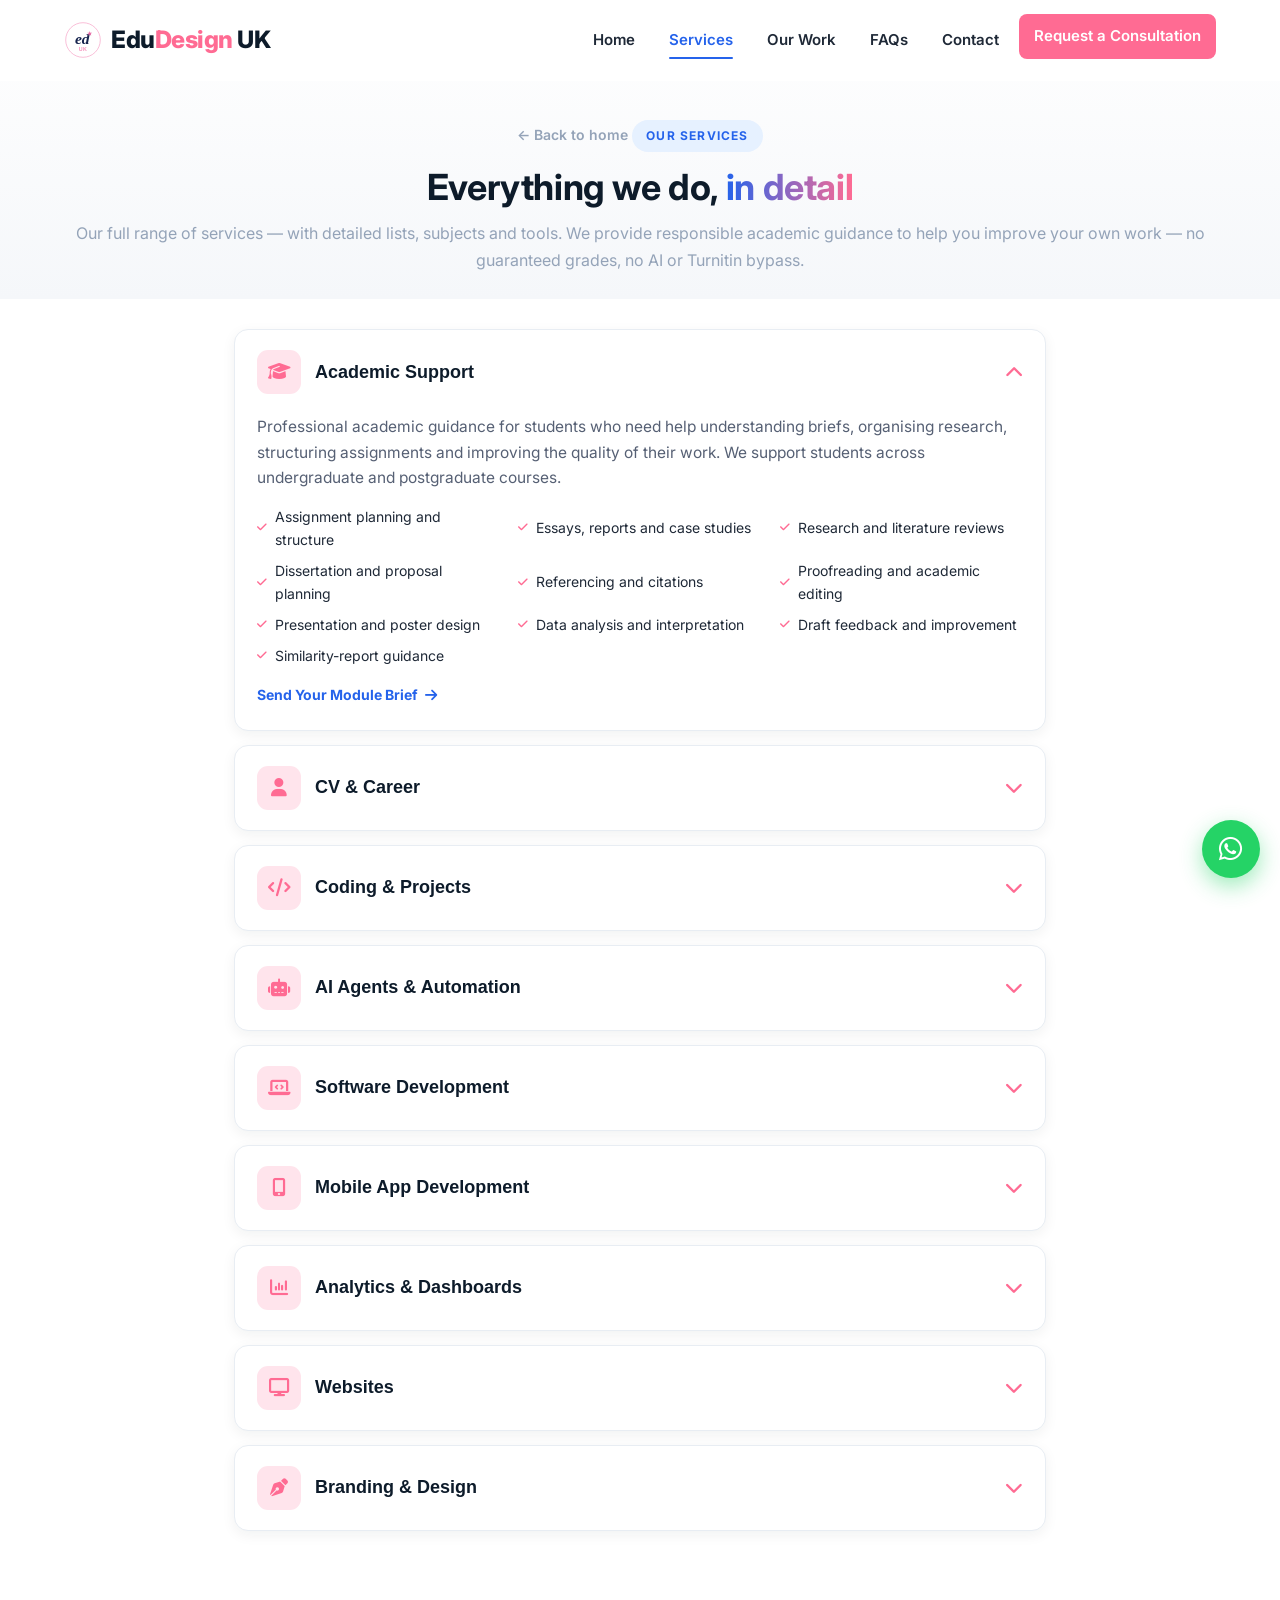
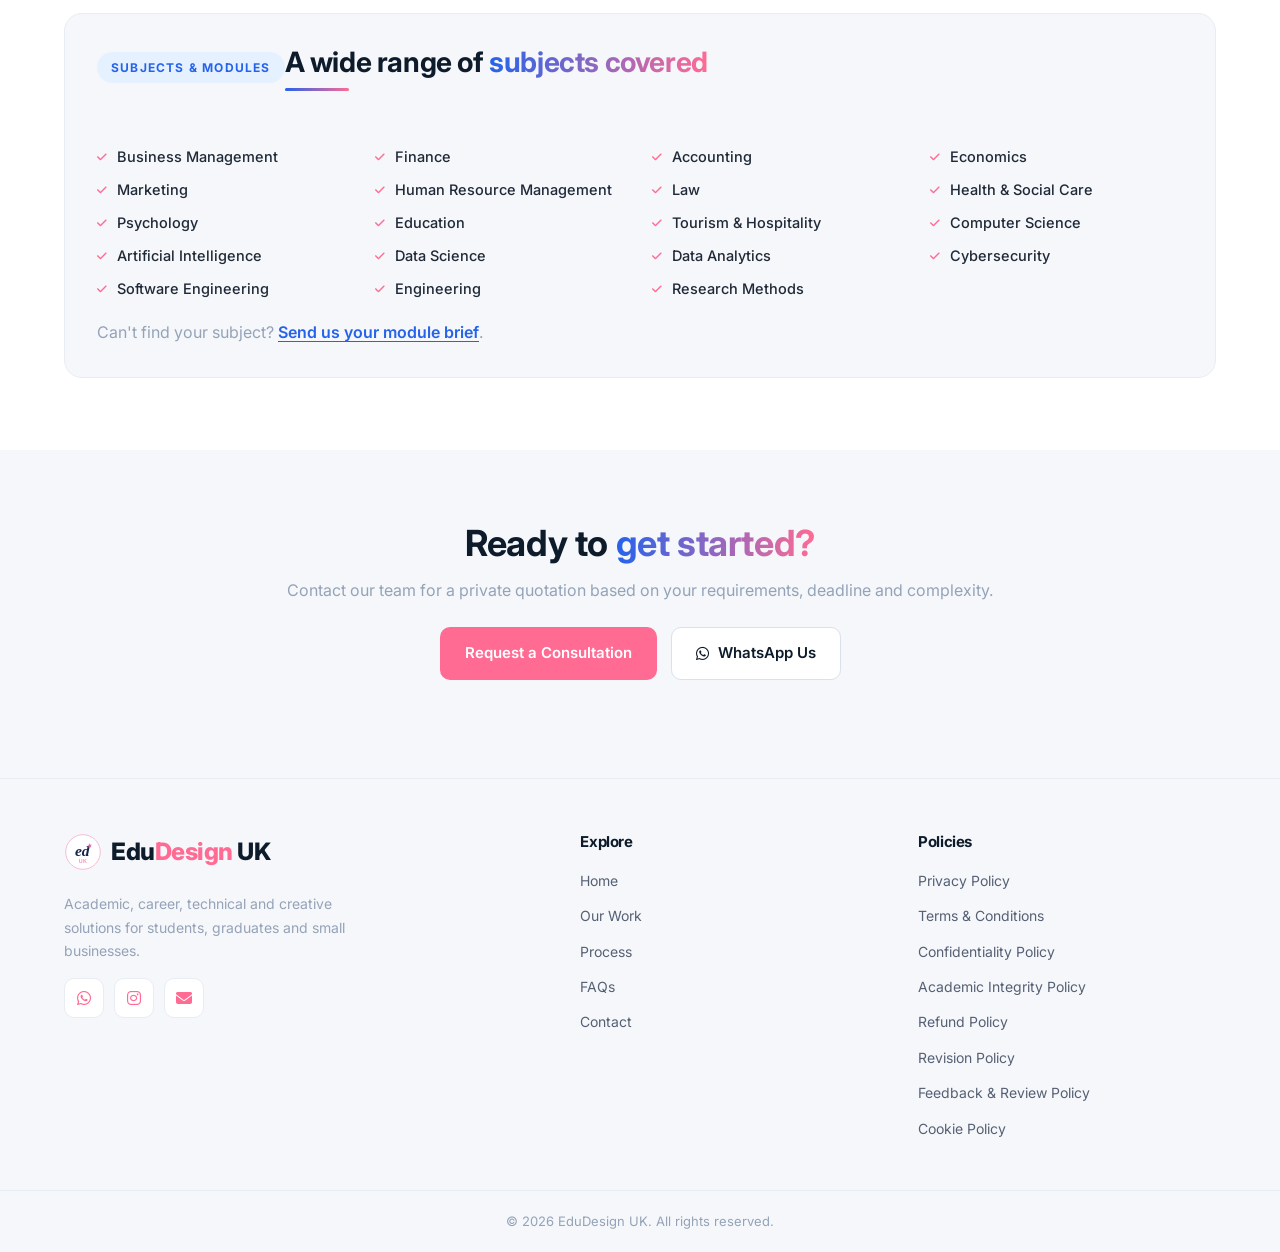
==== services.html @ 99350e0f "Organize project: images split into brand/ + work/, remove unused images + dev Flask files (main.py," ====
<!DOCTYPE html>
<html lang="en-GB">
<head>
  <meta charset="UTF-8" />
  <meta name="viewport" content="width=device-width, initial-scale=1.0, viewport-fit=cover" />
  <meta name="theme-color" content="#0D1B2A" />
  <title>Services | EduDesign UK</title>
  <meta name="description" content="Full details of EduDesign UK services: academic support, CV & career, coding & projects, analytics & dashboards, websites, and branding & design — with subjects and tools." />
  <link rel="canonical" href="https://edudesign-pink.vercel.app/services.html" />
  <meta property="og:type" content="website" />
  <meta property="og:title" content="Services | EduDesign UK" />
  <meta property="og:description" content="Academic support, CV & career, coding, analytics, websites and branding — with subjects and tools." />
  <meta property="og:url" content="https://edudesign-pink.vercel.app/services.html" />
  <meta property="og:image" content="https://edudesign-pink.vercel.app/static/images/brand/og-image.svg" />
  <meta name="twitter:card" content="summary_large_image" />
  <link rel="icon" type="image/svg+xml" href="/static/images/brand/logo-circle.svg" />
  <link rel="stylesheet" href="/static/css/style.css?v=21" />
  <link rel="preconnect" href="https://fonts.googleapis.com" />
  <link rel="preconnect" href="https://fonts.gstatic.com" crossorigin />
  <link href="https://fonts.googleapis.com/css2?family=Inter:wght@400;500;600;700;800&display=swap" rel="stylesheet" />
  <link rel="stylesheet" href="https://cdnjs.cloudflare.com/ajax/libs/font-awesome/6.5.0/css/all.min.css" />
</head>
<body>
  <a href="#main" class="skip-link">Skip to content</a>

  <header class="navbar scrolled" id="navbar">
    <div class="nav-container">
      <a href="/" class="logo" aria-label="EduDesign UK home">
        <span class="logo-mark"></span><span class="brand">Edu<span class="design">Design</span> <span class="uk">UK</span></span>
      </a>
      <nav class="nav-links" id="navLinks" aria-label="Primary">
        <ul>
          <li><a href="/">Home</a></li>
          <li><a href="/services.html" class="active-link">Services</a></li>
          <li><a href="/#work">Our Work</a></li>
          <li><a href="/#faqs">FAQs</a></li>
          <li><a href="/#contact">Contact</a></li>
          <li class="nav-cta-wrap"><a href="/#contact" class="btn btn-accent btn-sm nav-cta">Request a Consultation</a></li>
        </ul>
      </nav>
      <button class="hamburger" id="hamburger" aria-label="Open menu" aria-expanded="false" aria-controls="navLinks"><span></span><span></span><span></span></button>
    </div>
  </header>

  <main id="main">
    <section class="page-hero">
      <div class="container">
        <a href="/" class="back-link">← Back to home</a>
        <span class="tag">Our Services</span>
        <h1 class="section-title">Everything we do, <span class="accent">in detail</span></h1>
        <p class="section-sub">Our full range of services — with detailed lists, subjects and tools. We provide responsible academic guidance to help you improve your own work — no guaranteed grades, no AI or Turnitin bypass.</p>
      </div>
    </section>

    <section style="padding-top:30px">
      <div class="container narrow"><div class="accordion" id="servicesAccordion"></div></div>
    </section>

    <section style="padding-top:10px">
      <div class="container">
        <div class="subjects-block">
          <div class="section-head left"><span class="tag">Subjects &amp; Modules</span><h2 class="section-title sm">A wide range of <span class="accent">subjects covered</span></h2></div>
          <ul class="subjects-grid" id="subjectsGrid"></ul>
          <p class="muted" style="margin-top:18px">Can't find your subject? <a href="#" class="link wa-link" data-msg="academic">Send us your module brief</a>.</p>
        </div>
      </div>
    </section>

    <section class="cta-strip">
      <div class="container center">
        <h2 class="section-title">Ready to <span class="accent">get started?</span></h2>
        <p class="section-sub" style="margin-bottom:24px">Contact our team for a private quotation based on your requirements, deadline and complexity.</p>
        <div class="hero-actions" style="justify-content:center">
          <a href="/#contact" class="btn btn-accent">Request a Consultation</a>
          <a href="#" class="btn btn-secondary wa-link" data-msg="general"><i class="fa-brands fa-whatsapp"></i> WhatsApp Us</a>
        </div>
      </div>
    </section>
  </main>

  <footer class="footer">
    <div class="container footer-grid">
      <div class="footer-brand">
        <a href="/" class="logo"><span class="logo-mark"></span><span class="brand">Edu<span class="design">Design</span> <span class="uk">UK</span></span></a>
        <p>Academic, career, technical and creative solutions for students, graduates and small businesses.</p>
        <div class="footer-social" id="footerSocial"></div>
      </div>
      <div class="footer-col"><h4>Explore</h4><ul>
        <li><a href="/">Home</a></li><li><a href="/#work">Our Work</a></li><li><a href="/#process">Process</a></li><li><a href="/#faqs">FAQs</a></li><li><a href="/#contact">Contact</a></li>
      </ul></div>
      <div class="footer-col"><h4>Policies</h4><ul id="footerPolicies"></ul></div>
    </div>
    <div class="footer-bottom"><p>&copy; <span id="year"></span> EduDesign UK. All rights reserved.</p></div>
  </footer>

  <a href="#" class="floating-whatsapp wa-link" data-msg="general" aria-label="Message EduDesign UK on WhatsApp"><i class="fa-brands fa-whatsapp"></i><span class="floating-tooltip">Message EduDesign UK</span></a>

  <script src="/static/data/config.js?v=21"></script>
  <script src="/static/data/feedback.js?v=21"></script>
  <script src="/static/js/main.js?v=21"></script>
</body>
</html>
---- static/css/style.css ----
/* ════════════════════════════════════════════════════════════
   EduDesign UK — Professional theme (mockup design system)
   Navy · Light-Blue · Soft-Yellow · Pink accent · Light-Gray
   ════════════════════════════════════════════════════════════ */
*,*::before,*::after{box-sizing:border-box;margin:0;padding:0}

:root{
  /* ---- Design-system palette ---- */
  --navy:#0D1B2A;          /* Primary Navy — headings, primary buttons */
  --navy-2:#16273C;        /* lighter navy for gradients */
  --charcoal:#1F2937;      /* Charcoal */
  --blue:#2563EB;          /* accent: links, icons */
  --blue-d:#1D4ED8;        /* link/icon hover */
  --blue-soft:#E6F1FF;     /* Light Blue — tints, icon circles, students card */
  --blue-soft-2:#F0F6FF;   /* lighter blue tint */
  --yellow:#FFE8A3;        /* Soft Yellow — small-business card */
  --yellow-soft:#FFF6DD;   /* lighter yellow tint */
  --pink:#FF6B93;          /* Accent Pink — accent buttons */
  --pink-d:#F5436F;        /* accent hover */
  --ink:#0D1B2A;           /* headings */
  --text:#566074;          /* body text */
  --muted:#94A3B8;         /* muted */
  --bg:#fff;
  --bg-soft:#F5F7FA;       /* Light Gray — section backgrounds */
  --line:#E8EDF3;
  --line-2:#D8E1EC;
  --radius:12px;
  --radius-lg:18px;
  --shadow:0 8px 24px rgba(13,27,42,.08);   /* Soft Shadow (design system) */
  --shadow-md:0 16px 40px rgba(13,27,42,.12);
  --shadow-sm:0 4px 14px rgba(13,27,42,.06);
  --t:.25s ease;
  --font:'Inter',system-ui,-apple-system,Segoe UI,Roboto,sans-serif;
  --maxw:1200px;
}

html{scroll-behavior:smooth;scroll-padding-top:92px;-webkit-text-size-adjust:100%}
body{font-family:var(--font);color:var(--text);background:var(--bg);line-height:1.65;overflow-x:hidden;-webkit-font-smoothing:antialiased;-webkit-tap-highlight-color:transparent}
a{color:inherit;text-decoration:none}
ul{list-style:none}
img{max-width:100%;display:block}
h1,h2,h3,h4{color:var(--ink);font-weight:700;line-height:1.18;letter-spacing:-.4px}
:focus-visible{outline:none;box-shadow:0 0 0 3px rgba(37,99,235,.4);border-radius:8px}

.container{max-width:var(--maxw);margin:0 auto;padding:0 24px;width:100%}
.container.narrow{max-width:860px}
.accent{color:var(--blue)}
.muted{color:var(--muted)}
.center{text-align:center}
.skip-link{position:absolute;left:-999px;top:0;background:var(--navy);color:#fff;padding:10px 16px;border-radius:0 0 10px 0;z-index:3000}
.skip-link:focus{left:0}

/* ---- Wordmark ---- */
.logo{display:inline-flex;flex-direction:column;line-height:1;justify-content:center}
.brand{font-weight:800;font-size:24px;letter-spacing:-.5px;color:var(--navy)}
.brand .design{color:var(--pink)}
.brand .uk{color:var(--navy)}
.brand-by{font-size:11px;font-weight:600;color:var(--muted);letter-spacing:.3px;margin-top:2px}

/* ---- Buttons ---- */
.btn{display:inline-flex;align-items:center;justify-content:center;gap:9px;font-family:var(--font);font-weight:600;font-size:15px;padding:13px 24px;border-radius:10px;border:1.5px solid transparent;cursor:pointer;transition:transform var(--t),box-shadow var(--t),background var(--t),color var(--t),border-color var(--t);white-space:nowrap}
.btn-sm{padding:10px 18px;font-size:14px}
.btn i.fa-arrow-right{font-size:13px}
.btn-primary{background:linear-gradient(135deg,#3b82f6,#2563EB);color:#fff}
.btn-primary:hover{background:linear-gradient(135deg,#2563EB,#1d4ed8);transform:translateY(-2px);box-shadow:0 12px 26px rgba(37,99,235,.4)}
.btn-secondary{background:#fff;color:var(--navy);border-color:var(--line-2)}
.btn-secondary:hover{border-color:var(--navy);color:var(--navy);transform:translateY(-2px);box-shadow:var(--shadow-sm)}
.btn-accent{background:var(--pink);color:#fff}
.btn-accent:hover{background:var(--pink-d);transform:translateY(-2px);box-shadow:0 10px 22px rgba(255,107,147,.4)}
.btn-light{background:#fff;color:var(--navy)}
.btn-light:hover{background:var(--blue-soft);transform:translateY(-2px)}

/* ---- Section headings ---- */
section{padding:72px 0}
.section-head{text-align:center;max-width:680px;margin:0 auto 48px}
.section-head.left{text-align:left;margin-left:0}
.section-title{font-size:clamp(26px,3.4vw,36px);font-weight:700;color:var(--ink)}
.section-title.sm{font-size:clamp(22px,2.6vw,28px)}
.section-sub{margin-top:12px;font-size:16px;color:var(--muted)}
.tag{display:inline-block;font-size:12px;font-weight:700;letter-spacing:1.2px;text-transform:uppercase;color:var(--blue);background:var(--blue-soft);padding:6px 14px;border-radius:50px;margin-bottom:14px}

/* ════════ NAVBAR ════════ */
.navbar{position:fixed;inset:0 0 auto 0;z-index:1000;background:rgba(255,255,255,.96);backdrop-filter:blur(8px);border-bottom:1px solid transparent;transition:box-shadow var(--t),border-color var(--t),transform .35s ease}
.navbar.scrolled{box-shadow:0 4px 20px rgba(13,27,42,.07);border-color:var(--line)}
.navbar.nav-hidden{transform:translateY(-100%)}
.nav-container{max-width:var(--maxw);margin:0 auto;padding:14px 24px;display:flex;align-items:center;justify-content:space-between;gap:18px}
.nav-links ul{display:flex;align-items:center;gap:6px}
.nav-links a{display:inline-block;padding:9px 14px;font-size:15px;font-weight:600;color:var(--charcoal);border-radius:8px;transition:color var(--t),background var(--t);position:relative}
.nav-links a:not(.nav-cta):hover,.nav-links a.active-link{color:var(--blue)}
.nav-links a.active-link::after{content:"";position:absolute;left:14px;right:14px;bottom:2px;height:2.5px;border-radius:2px;background:var(--blue)}
.nav-cta{color:#fff!important}
.hamburger{display:none;flex-direction:column;gap:5px;background:none;border:0;cursor:pointer;padding:8px;z-index:1100}
.hamburger span{width:24px;height:2.4px;background:var(--navy);border-radius:3px;transition:var(--t)}
.hamburger.active span:nth-child(1){transform:translateY(7.4px) rotate(45deg)}
.hamburger.active span:nth-child(2){opacity:0}
.hamburger.active span:nth-child(3){transform:translateY(-7.4px) rotate(-45deg)}

/* ════════ HERO ════════ */
.hero{padding:124px 0 56px;background:linear-gradient(180deg,#fff 0%,var(--bg-soft) 100%);position:relative;overflow:hidden}
.hero-inner{display:grid;grid-template-columns:1fr 1fr;gap:50px;align-items:center}
.hero-title{font-size:clamp(34px,4.6vw,52px);font-weight:800;color:var(--ink);letter-spacing:-1px;line-height:1.1}
.hero-title .accent{color:var(--blue)}
.hero-sub{margin:22px 0 30px;font-size:17px;color:var(--text);max-width:520px}
.hero-actions{display:flex;flex-wrap:wrap;gap:14px;margin-bottom:26px}
.hero-trust{display:flex;align-items:center;gap:10px;font-size:14.5px;font-weight:600;color:var(--charcoal)}
.hero-trust i{color:var(--pink);font-size:18px}

/* hero collage */
.collage{position:relative;display:grid;grid-template-columns:1fr 1fr;gap:16px;align-items:start}
.collage::before{content:"";position:absolute;width:78%;aspect-ratio:1;border-radius:50%;background:var(--blue-soft);top:8%;left:11%;z-index:0;opacity:.8}
.collage::after{content:"";position:absolute;top:-14px;right:-6px;width:70px;height:70px;z-index:0;background-image:radial-gradient(var(--blue-soft) 2px,transparent 2px);background-size:12px 12px}
.hc{position:relative;z-index:1;background:#fff;border:1px solid var(--line);border-radius:14px;box-shadow:var(--shadow);padding:16px;font-size:12px}
.hc-title{font-weight:700;color:var(--ink);font-size:12.5px;margin-bottom:10px}
.pink-dash{position:absolute;right:-2px;top:46%;z-index:1;color:var(--pink);font-size:26px;font-weight:800;transform:rotate(14deg)}
.hc-cv .cv-top{display:flex;align-items:center;gap:9px;margin-bottom:12px}
.hc-cv .cv-av{width:34px;height:34px;border-radius:50%;background:linear-gradient(135deg,#1e3a5f,#0d1b2a);flex-shrink:0;display:grid;place-items:center;color:#fff;font-weight:700;font-size:13px}
.hc-cv .cv-name{font-weight:700;color:var(--ink);font-size:12.5px}
.hc-cv .cv-role{color:var(--muted);font-size:10.5px}
.hc-sec{font-weight:700;color:var(--charcoal);font-size:10.5px;margin:9px 0 5px}
.ln{height:5px;border-radius:3px;background:#EAF0F7;margin-bottom:4px}
.ln.s{width:62%}.ln.m{width:80%}
/* Code card (dark editor) */
.hc-code .win{display:flex;align-items:center;justify-content:space-between;margin-bottom:8px}
.hc-code .win b{color:#e2e8f0;font-weight:700;font-size:11px}
.hc-code .dots i{display:inline-block;width:8px;height:8px;border-radius:50%;background:rgba(255,255,255,.18);margin-left:4px}
.hc-code{font-family:ui-monospace,SFMono-Regular,Menlo,monospace;background:var(--navy);border-color:var(--navy)}
.hc-code .cl{font-size:10px;line-height:1.7;white-space:nowrap}
.hc-code .t1{color:#ff7b9c}.hc-code .t2{color:#fcd34d}.hc-code .t3{color:#93c5fd}.hc-code .t4{color:#a7f3d0}.hc-code .t5{color:#5b6b82}
/* Analytics card */
.hc-an .an-top{display:flex;justify-content:space-between;align-items:flex-start}
.hc-an .an-views{font-size:10px;color:var(--muted)}
.hc-an .an-big{font-size:20px;font-weight:800;color:var(--ink)}
.hc-an .an-up{font-size:10px;font-weight:700;color:#16a34a}
.hc-an .donut{width:46px;height:46px;border-radius:50%;background:conic-gradient(var(--blue) 0 60%,#93c5fd 60% 82%,#dbeafe 82% 100%)}
.hc-an .bars{display:flex;align-items:flex-end;gap:5px;height:26px;margin-top:10px}
.hc-an .bars i{flex:1;background:var(--blue);border-radius:2px}
/* Website card */
.hc-web .web-h{font-size:16px;font-weight:800;color:var(--ink);line-height:1.1;margin-bottom:6px}
.hc-web .web-img{height:46px;border-radius:8px;background:linear-gradient(160deg,#bcd4ff,#6aa0ff 60%,#2563eb);margin:8px 0;position:relative;overflow:hidden}
.hc-web .web-img::after{content:"";position:absolute;left:0;right:0;bottom:0;height:42%;background:linear-gradient(180deg,transparent,rgba(13,27,42,.28))}
.hc-web .web-btn{display:inline-block;background:var(--blue);color:#fff;font-size:9.5px;font-weight:600;padding:5px 12px;border-radius:6px}
/* Report card */
.hc-report .rp-sub{font-weight:700;color:var(--charcoal);font-size:11px;margin-bottom:8px}
/* Logo card */
.hc-logo{display:flex;flex-direction:column}
.hc-logo .logo-box{margin-top:6px;background:var(--yellow-soft);border-radius:8px;padding:14px;display:grid;place-items:center;gap:6px}
.hc-logo .hex{width:34px;height:34px;background:var(--navy);clip-path:polygon(50% 0,93% 25%,93% 75%,50% 100%,7% 75%,7% 25%);display:grid;place-items:center}
.hc-logo .hex::after{content:"";width:12px;height:12px;background:var(--yellow);clip-path:polygon(50% 0,93% 25%,93% 75%,50% 100%,7% 75%,7% 25%)}
.hc-logo .logo-name{font-size:11px;font-weight:700;letter-spacing:3px;color:var(--ink)}
.hc-logo .logo-tag{font-size:8px;letter-spacing:2px;color:var(--muted)}

/* ════════ TRUST STRIP ════════ */
.trust{padding:0;margin-top:-12px}
.trust-card{background:#fff;border:1px solid var(--line);border-radius:var(--radius-lg);box-shadow:var(--shadow);padding:26px 20px;display:grid;grid-template-columns:repeat(4,1fr);gap:16px}
.trust-item{display:flex;align-items:center;gap:12px;justify-content:center;text-align:left}
.trust-item i{color:var(--pink);font-size:22px;flex-shrink:0}
.trust-item span{font-size:13.5px;font-weight:600;color:var(--charcoal)}

/* ════════ AUDIENCES ════════ */
.audiences{background:#fff}
.audience-grid{display:grid;grid-template-columns:1fr 1fr;gap:24px}
.aud-card{border-radius:var(--radius-lg);padding:34px;border:1px solid var(--line)}
.aud-card.blue{background:var(--blue-soft);border-color:#d6e6fb}
.aud-card.yellow{background:var(--yellow);border-color:#f3d98c}
.aud-top{display:flex;align-items:center;gap:18px;margin-bottom:14px}
.aud-ic{width:62px;height:62px;border-radius:50%;background:#fff;display:grid;place-items:center;font-size:26px;color:var(--navy);box-shadow:var(--shadow-sm);flex-shrink:0}
.aud-card.yellow .aud-ic{color:#a87a16}
.aud-card h3{font-size:22px;margin-bottom:0}
.aud-card>p{font-size:15px;color:var(--text);margin-bottom:14px}
.aud-link{display:inline-flex;align-items:center;gap:7px;font-weight:700;font-size:14px;color:var(--blue);margin-bottom:22px;transition:gap var(--t)}
.aud-link:hover{gap:11px}
.aud-feats{display:grid;grid-template-columns:repeat(3,1fr);gap:10px;background:#fff;border-radius:14px;padding:16px 12px}
.aud-feat{text-align:center;font-size:11.5px;font-weight:600;color:var(--charcoal)}
.aud-feat i{display:block;font-size:18px;color:var(--blue);margin-bottom:7px}

/* ════════ SERVICES ════════ */
.services{background:var(--bg-soft)}
.services-grid{display:grid;grid-template-columns:repeat(3,1fr);gap:22px}
.svc-card{background:#fff;border:1px solid var(--line);border-radius:var(--radius);padding:28px 26px;box-shadow:var(--shadow-sm);transition:transform var(--t),box-shadow var(--t)}
.svc-card:hover{transform:translateY(-5px);box-shadow:var(--shadow-md)}
.svc-head{display:flex;flex-direction:column;align-items:flex-start;width:100%;background:none;border:0;padding:0;font:inherit;color:inherit;text-align:left}
.svc-chev{display:none}
.svc-ic{width:52px;height:52px;border-radius:13px;background:#FFE4EC;color:var(--pink);display:grid;place-items:center;font-size:21px;margin-bottom:18px}
.svc-card h3{font-size:19px;margin-bottom:9px}
.svc-card p{font-size:14.5px;color:var(--text);margin-bottom:16px}
.svc-link{display:inline-flex;align-items:center;gap:7px;font-weight:700;font-size:14px;color:var(--blue);transition:gap var(--t)}
.svc-link:hover{gap:11px}

/* ════════ TAILORED QUOTE BAND ════════ */
.quote-band{background:#fff}
.qb-card{background:var(--bg-soft);border:1px solid var(--line);border-radius:var(--radius-lg);padding:34px;display:flex;align-items:center;justify-content:space-between;gap:26px;flex-wrap:wrap}
.qb-text h2{font-size:clamp(22px,3vw,30px);margin-bottom:8px}
.qb-text p{font-size:15px;color:var(--text);max-width:560px}
.qb-feats{display:grid;grid-template-columns:repeat(4,1fr);gap:14px;width:100%;margin-top:22px;padding-top:22px;border-top:1px solid var(--line)}
.qb-feat{display:flex;align-items:center;gap:10px;font-size:13px;font-weight:600;color:var(--charcoal)}
.qb-feat i{width:30px;height:30px;border-radius:8px;background:#fff;color:var(--blue);display:grid;place-items:center;font-size:13px;flex-shrink:0;box-shadow:var(--shadow-sm)}

/* ════════ SELECTED WORK ════════ */
.work{background:#fff}
.work-grid{display:grid;grid-template-columns:repeat(4,1fr);gap:20px}
.work-thumb{aspect-ratio:16/11;border-radius:12px;overflow:hidden;box-shadow:var(--shadow);display:grid;place-items:center;font-size:30px;color:#fff;background:linear-gradient(135deg,#16273C,#0D1B2A);margin-bottom:12px;transition:box-shadow var(--t);animation:floatY 6s ease-in-out infinite}
.work-card:hover .work-thumb{animation-play-state:paused;box-shadow:var(--shadow-md)}
.work-thumb img{transition:transform .45s ease}
.work-card:hover .work-thumb img{transform:scale(1.07)}
.work-card:nth-child(2) .work-thumb{background:linear-gradient(135deg,#1e3a5f,#16273C)}
.work-card:nth-child(3) .work-thumb{background:linear-gradient(135deg,#0D1B2A,#1D4ED8)}
.work-card:nth-child(4) .work-thumb{background:linear-gradient(135deg,#16273C,#2563EB)}
.work-thumb img{width:100%;height:100%;object-fit:cover;position:absolute;inset:0}
.work-card h3{font-size:16px;margin-bottom:2px}
.work-cat{font-size:13px;color:var(--muted)}
.work-more{text-align:center;margin-top:34px}
.work-more a{font-weight:700;color:var(--blue);display:inline-flex;align-items:center;gap:7px}

/* ════════ PROCESS ════════ */
.process{background:var(--bg-soft)}
.steps{display:flex;align-items:flex-start;justify-content:center;gap:8px;flex-wrap:wrap}
.pstep{flex:1;min-width:200px;max-width:250px;display:flex;gap:14px}
.pstep .pno{width:48px;height:48px;flex-shrink:0;border-radius:50%;border:2px solid var(--pink);color:var(--pink);display:grid;place-items:center;font-weight:800;font-size:18px;background:#fff}
.pstep h3{font-size:16px;margin-bottom:5px}
.pstep p{font-size:13.5px;color:var(--muted)}
.pstep-arrow{align-self:center;color:var(--line-2);font-size:18px;flex-shrink:0;margin-top:10px}

/* ════════ NEED PROOF ════════ */
.proof{background:#fff}
.proof-card{background:var(--blue-soft);border:1px solid #d6e6fb;border-radius:var(--radius-lg);padding:30px 34px;display:flex;align-items:center;justify-content:space-between;gap:24px;flex-wrap:wrap}
.proof-l{display:flex;align-items:center;gap:18px}
.proof-ic{width:54px;height:54px;border-radius:14px;background:#fff;color:var(--navy);display:grid;place-items:center;font-size:22px;flex-shrink:0;box-shadow:var(--shadow-sm)}
.proof-card h2{font-size:clamp(20px,2.6vw,26px);margin-bottom:4px}
.proof-card p{font-size:14.5px;color:var(--text)}

/* ════════ FAQ + CONTACT ════════ */
.faq-contact{background:var(--bg-soft)}
.fc-grid{display:grid;grid-template-columns:1fr 1fr;gap:30px;align-items:start}
.panel{background:#fff;border:1px solid var(--line);border-radius:var(--radius-lg);padding:30px;box-shadow:var(--shadow-sm)}
.panel h2,.panel h3{font-size:22px;margin-bottom:18px}
.faq-list{display:flex;flex-direction:column;gap:10px}
.faq-item{border:1px solid var(--line);border-radius:12px;overflow:hidden;background:#fff;transition:border-color var(--t),background var(--t),box-shadow var(--t)}
.faq-item:hover{border-color:var(--line-2)}
.faq-item.open{border-color:#ffd0de;background:#FFF1F5;box-shadow:var(--shadow-sm)}
.faq-q{width:100%;display:flex;align-items:center;justify-content:space-between;gap:12px;text-align:left;background:none;border:0;cursor:pointer;padding:16px;font-weight:600;font-size:14.5px;color:var(--ink);transition:color var(--t)}
.faq-q:hover{color:var(--pink)}
.faq-item.open .faq-q{color:var(--pink)}
.faq-q i{flex-shrink:0;width:24px;height:24px;border-radius:50%;background:#FFE4EC;color:var(--pink);display:grid;place-items:center;font-size:11px;transition:transform var(--t),background var(--t),color var(--t)}
.faq-item.open .faq-q i{transform:rotate(180deg);background:var(--pink);color:#fff}
.faq-a{max-height:0;overflow:hidden;transition:max-height .35s ease}
.faq-a p{padding:0 16px 16px;font-size:14px;color:var(--text);line-height:1.6}
.faq-all{margin-top:16px;font-weight:700;color:var(--blue);display:inline-flex;gap:7px}
.contact-info p.lead{color:var(--muted);font-size:15px;margin-bottom:14px}
.contact-info ul li{display:flex;align-items:center;gap:12px;font-size:14.5px;color:var(--charcoal);margin-bottom:12px}
.contact-info i{width:34px;height:34px;border-radius:9px;background:#FFE4EC;color:var(--pink);display:grid;place-items:center;flex-shrink:0}
.contact-info a:hover{color:var(--blue)}
.msg-form .field{margin-bottom:12px}
.msg-form label{display:block;font-size:13px;font-weight:600;color:var(--charcoal);margin-bottom:6px}
.msg-form input,.msg-form select,.msg-form textarea{width:100%;font:inherit;font-size:14.5px;color:var(--ink);background:#fff;border:1.5px solid var(--line-2);border-radius:9px;padding:11px 13px;transition:border-color var(--t),box-shadow var(--t)}
.msg-form input:focus,.msg-form select:focus,.msg-form textarea:focus{outline:0;border-color:var(--blue);box-shadow:0 0 0 3px rgba(37,99,235,.15)}
.msg-form textarea{resize:vertical;min-height:90px}
.field.invalid input,.field.invalid select,.field.invalid textarea{border-color:#e23b5a;background:#fff5f6}
.check{display:flex;align-items:flex-start;gap:9px;font-size:13px;color:var(--charcoal);margin:4px 0 12px;cursor:pointer}
.check input{width:17px;height:17px;margin-top:1px;accent-color:var(--blue);flex-shrink:0}
.hp{position:absolute!important;left:-9999px!important;width:1px;height:1px;opacity:0}
.form-status{margin-top:12px;font-size:14px;font-weight:600;padding:11px 14px;border-radius:9px;display:none}
.form-status.show{display:block}
.form-status.ok{color:#15803d;background:#e7f7ee}
.form-status.bad{color:#c0304c;background:#fdecef}
.stars-input{display:flex;gap:5px}
.stars-input button{background:none;border:0;cursor:pointer;font-size:24px;color:var(--line-2);transition:color .15s,transform .15s;padding:0}
.stars-input button.on,.stars-input button:hover{color:var(--pink)}
.counter{display:block;text-align:right;font-size:11.5px;color:var(--muted);margin-top:3px}
.reviews-grid{display:grid;grid-template-columns:repeat(auto-fill,minmax(280px,1fr));gap:18px;margin-bottom:14px}
.review-card{background:#fff;border:1px solid var(--line);border-radius:14px;padding:22px;box-shadow:var(--shadow-sm)}
.review-stars{color:var(--pink);font-size:13px;margin-bottom:9px}
.review-card p{font-size:14px;color:var(--charcoal);font-style:italic;margin-bottom:12px}
.review-meta{display:flex;align-items:center;gap:10px}
.review-av{width:38px;height:38px;border-radius:50%;background:var(--navy);color:#fff;display:grid;place-items:center;font-weight:700}
.review-name{font-weight:700;color:var(--ink);font-size:13.5px}
.review-cat{font-size:12px;color:var(--muted)}
.badge-verified{font-size:11px;font-weight:700;color:#15803d;background:#e7f7ee;padding:3px 9px;border-radius:50px;margin-left:auto}
.empty-state{text-align:center;padding:40px 20px;border:1.5px dashed var(--line-2);border-radius:14px;color:var(--muted);background:#fff}
.empty-state i{font-size:30px;color:var(--pink);opacity:.6;margin-bottom:10px}

/* ════════ NAVY CTA BAND ════════ */
.cta-band{padding:0 0 72px}
.cta-card{background:linear-gradient(135deg,#0D1B2A,#16273C);border:1px solid #16273C;border-radius:24px;padding:48px 44px;color:#fff;position:relative;overflow:hidden}
.cta-card::after{content:"";position:absolute;top:-40px;right:-30px;width:200px;height:200px;border-radius:50%;background:rgba(255,255,255,.06)}
.cta-grid{display:grid;grid-template-columns:1.3fr 1fr;gap:32px;align-items:center;position:relative;z-index:1}
.cta-l{display:flex;flex-direction:column;gap:14px}
.cta-l .cta-ic{width:56px;height:56px;border-radius:50%;background:#fff;color:var(--navy);display:grid;place-items:center;font-size:24px}
.cta-card h2{color:#fff;font-size:clamp(26px,3.4vw,38px);line-height:1.1}
.cta-card .cta-l>p{color:#c7d2e0;font-size:15px;max-width:420px}
.cta-r h3{color:#fff;font-size:18px;display:flex;align-items:center;gap:10px;margin-bottom:8px}
.cta-r h3 i{color:var(--pink)}
.cta-r>p{color:#c7d2e0;font-size:14px;margin-bottom:18px}
.cta-actions{display:flex;gap:12px;flex-wrap:wrap}
.cta-feats{display:flex;flex-wrap:wrap;gap:24px 36px;margin-top:34px;padding-top:28px;border-top:1px solid rgba(255,255,255,.14);position:relative;z-index:1}
.cta-feat{display:flex;align-items:center;gap:10px;color:#c7d2e0;font-size:13px}
.cta-feat i{color:#fff;font-size:18px}
.cta-feat b{display:block;color:#fff;font-size:13.5px}
.cta-feat span{font-size:12px;color:#9fb0c4}

/* ════════ FOOTER ════════ */
.footer{background:var(--bg-soft);color:var(--text);padding:54px 0 0;border-top:1px solid var(--line)}
.footer-grid{display:grid;grid-template-columns:1.6fr 1fr 1fr;gap:40px;padding-bottom:40px}
.footer-brand p{margin:14px 0 16px;font-size:14px;max-width:320px;color:var(--muted)}
.footer-social{display:flex;gap:10px}
.footer-social a{width:40px;height:40px;border-radius:10px;display:grid;place-items:center;font-size:16px;background:#fff;color:var(--pink);border:1px solid var(--line);transition:var(--t)}
.footer-social a:hover{transform:translateY(-3px);background:var(--navy);color:#fff;border-color:var(--navy)}
.footer-col h4{color:var(--ink);font-size:15px;margin-bottom:16px}
.footer-col li{margin-bottom:9px}
.footer-col a{font-size:14px;color:var(--text);transition:color var(--t)}
.footer-col a:hover{color:var(--blue)}
.footer-bottom{border-top:1px solid var(--line);padding:20px 0;text-align:center;font-size:13px;color:var(--muted)}

/* ════════ FLOATING WHATSAPP ════════ */
.floating-whatsapp{position:fixed;bottom:calc(22px + env(safe-area-inset-bottom,0px));right:calc(20px + env(safe-area-inset-right,0px));z-index:900;width:58px;height:58px;border-radius:50%;background:#25d366;color:#fff;display:grid;place-items:center;font-size:27px;box-shadow:0 8px 22px rgba(37,211,102,.45);transition:transform var(--t)}
.floating-whatsapp:hover{transform:scale(1.08)}
.floating-tooltip{position:absolute;right:70px;top:50%;transform:translateY(-50%);background:#fff;color:var(--ink);font-size:13px;font-weight:600;padding:8px 13px;border-radius:9px;white-space:nowrap;box-shadow:var(--shadow);opacity:0;pointer-events:none;transition:opacity var(--t)}
.floating-whatsapp:hover .floating-tooltip{opacity:1}

/* ════════ SERVICES PAGE ════════ */
.page-hero{padding:120px 0 26px;text-align:center;background:linear-gradient(180deg,#fff,var(--bg-soft))}
.page-hero .section-sub{margin-left:auto;margin-right:auto}
.back-link{display:inline-block;font-weight:600;font-size:14px;color:var(--muted);margin-bottom:14px}
.back-link:hover{color:var(--blue)}
.accordion{display:flex;flex-direction:column;gap:14px}
.acc-item{background:#fff;border:1px solid var(--line);border-radius:14px;overflow:hidden;box-shadow:var(--shadow-sm)}
.acc-q{width:100%;display:flex;align-items:center;gap:14px;text-align:left;background:none;border:0;cursor:pointer;padding:20px 22px;font-weight:700;font-size:18px;color:var(--ink)}
.acc-ic{width:44px;height:44px;flex-shrink:0;border-radius:11px;background:#FFE4EC;color:var(--pink);display:grid;place-items:center;font-size:18px}
.acc-t{flex:1}.acc-chev{color:var(--pink);transition:transform var(--t)}
.acc-item.open .acc-chev{transform:rotate(180deg)}
.acc-a{max-height:0;overflow:hidden;transition:max-height .4s ease}
.acc-inner{padding:0 22px 22px}
.acc-banner{height:170px;border-radius:12px;overflow:hidden;margin-bottom:18px;display:grid;place-items:center;box-shadow:var(--shadow-sm);background:var(--bg-soft)}
.acc-banner img{width:100%;height:100%;object-fit:cover;display:block}
.acc-banner-grad{background:linear-gradient(135deg,#2563EB,#0D1B2A);color:#fff;font-size:48px}
.acc-banner-grad i{opacity:.92}
.acc-sum{color:var(--text);margin-bottom:14px;font-size:15.5px}
.acc-list{display:grid;grid-template-columns:repeat(auto-fit,minmax(190px,1fr));gap:8px 18px;margin-bottom:14px}
.acc-list li{display:flex;align-items:center;gap:8px;font-size:14px;color:var(--charcoal)}
.acc-list li i{color:var(--pink);font-size:11px;flex-shrink:0}
.acc-tools{font-size:13.5px;color:var(--charcoal);background:var(--bg-soft);border:1px solid var(--line);padding:10px 14px;border-radius:10px;margin-bottom:14px}
.subjects-block{background:var(--bg-soft);border:1px solid var(--line);border-radius:var(--radius-lg);padding:32px}
.subject-search{display:flex;align-items:center;gap:10px;background:#fff;border:1.5px solid var(--line-2);border-radius:50px;padding:11px 18px;max-width:440px;margin:0 0 20px}
.subject-search:focus-within{border-color:var(--blue);box-shadow:0 0 0 3px rgba(37,99,235,.15)}
.subject-search i{color:var(--muted)}
.subject-search input{border:0;outline:0;font:inherit;width:100%;background:none;color:var(--ink)}
.subjects-grid{display:grid;grid-template-columns:repeat(auto-fill,minmax(210px,1fr));gap:9px 24px}
.subjects-grid li{display:flex;align-items:center;gap:10px;font-size:14.5px;font-weight:500;color:var(--charcoal)}
.subjects-grid li::before{content:"\f00c";font-family:"Font Awesome 6 Free";font-weight:900;color:var(--pink);font-size:11px;flex-shrink:0}
.subjects-empty{margin-top:12px;color:var(--muted);font-weight:600}
.link{color:var(--blue);font-weight:600;text-decoration:underline;text-underline-offset:3px}
.cta-strip{background:var(--bg-soft);text-align:center}

/* ════════ LEGAL PAGES ════════ */
.legal-nav{position:sticky;top:0;z-index:100;background:rgba(255,255,255,.95);backdrop-filter:blur(8px);border-bottom:1px solid var(--line)}
.legal-nav .nav-container{padding:14px 24px}
.legal-back{display:inline-flex;align-items:center;gap:8px;font-weight:600;font-size:14px;color:var(--charcoal)}
.legal-back:hover{color:var(--blue)}
.legal-wrap{max-width:820px;margin:0 auto;padding:44px 24px 76px}
.legal-wrap h1{font-size:clamp(28px,4vw,40px);margin-bottom:8px}
.legal-updated{color:var(--muted);font-size:13.5px;margin-bottom:28px}
.legal-wrap h2{font-size:20px;margin:32px 0 10px;color:var(--ink)}
.legal-wrap p,.legal-wrap li{font-size:15.5px;color:var(--text);margin-bottom:12px}
.legal-wrap ul{margin:0 0 16px;padding-left:22px;list-style:disc}
.legal-wrap a{color:var(--blue);font-weight:600;text-decoration:underline;text-underline-offset:3px}
.legal-note{background:var(--blue-soft);border-left:3px solid var(--blue);padding:14px 16px;border-radius:10px;font-size:14px;color:var(--charcoal)}
.legal-policies{display:flex;flex-wrap:wrap;gap:10px;margin-top:28px;padding-top:24px;border-top:1px solid var(--line)}
.legal-policies a{font-size:13px;font-weight:600;color:var(--charcoal);background:var(--bg-soft);border:1px solid var(--line);padding:8px 14px;border-radius:50px;text-decoration:none}
.legal-policies a:hover{border-color:var(--blue);color:var(--blue)}

/* ════════ REVEAL ════════ */
.reveal{opacity:0;transform:translateY(20px);transition:opacity .6s ease,transform .6s ease}
.reveal.visible{opacity:1;transform:none}
/* (scroll animations intentionally run even with OS reduce-motion, per site owner) */
/* staggered scroll-reveal inside grids */
.services-grid .reveal:nth-child(2),.work-grid .reveal:nth-child(2),.audience-grid .reveal:nth-child(2){transition-delay:.09s}
.services-grid .reveal:nth-child(3),.work-grid .reveal:nth-child(3){transition-delay:.18s}
.services-grid .reveal:nth-child(4),.work-grid .reveal:nth-child(4){transition-delay:.27s}
.services-grid .reveal:nth-child(5){transition-delay:.36s}
.services-grid .reveal:nth-child(6){transition-delay:.45s}

/* ════════ ANIMATIONS ════════ */
@keyframes fadeUp{from{opacity:0;transform:translateY(24px)}to{opacity:1;transform:none}}
@keyframes popIn{0%{opacity:0;transform:translateY(18px) scale(.96)}100%{opacity:1;transform:none}}
@keyframes floatY{0%,100%{transform:translateY(0)}50%{transform:translateY(-9px)}}
@keyframes growBar{from{transform:scaleY(.05)}to{transform:scaleY(1)}}
@keyframes pulseRing{0%{box-shadow:0 0 0 0 rgba(255,107,147,.45)}70%{box-shadow:0 0 0 14px rgba(255,107,147,0)}100%{box-shadow:0 0 0 0 rgba(255,107,147,0)}}

/* hero text entrance (staggered, on load) — `both` so it never stays hidden if animations are disabled */
.hero-content>*{animation:fadeUp .7s ease both}
.hero-content .hero-title{animation-delay:.05s}
.hero-content .hero-sub{animation-delay:.18s}
.hero-content .hero-actions{animation-delay:.30s}
.hero-content .hero-trust{animation-delay:.42s}

/* collage cards: pop-in entrance, then gentle continuous float */
.collage .hc{animation:popIn .8s ease both,floatY 6.5s ease-in-out infinite}
.collage .hc-cv{animation-delay:.15s,1.0s}
.collage .hc-code{animation-delay:.28s,1.4s}
.collage .hc-an{animation-delay:.40s,1.1s}
.collage .hc-web{animation-delay:.52s,1.6s}
.collage .hc-report{animation-delay:.64s,1.25s}
.collage .hc-logo{animation-delay:.76s,1.75s}
/* collage keeps animating on hover (no pause) */
.pink-dash{animation:floatY 5s ease-in-out infinite}

/* analytics bars grow in */
.hc-an .bars i{transform-origin:bottom;animation:growBar .9s ease both;animation-delay:1s}
.hc-an .bars i:nth-child(2){animation-delay:1.08s}
.hc-an .bars i:nth-child(3){animation-delay:1.16s}
.hc-an .bars i:nth-child(4){animation-delay:1.24s}
.hc-an .bars i:nth-child(5){animation-delay:1.32s}
.hc-an .bars i:nth-child(6){animation-delay:1.4s}

/* card hover micro-interactions */
.aud-card{transition:transform var(--t),box-shadow var(--t)}
.aud-card:hover{transform:translateY(-4px);box-shadow:var(--shadow-md)}
.work-card{transition:transform var(--t)}
/* Selected Work: staggered floating */
.work-grid .work-card:nth-child(2) .work-thumb{animation-delay:.8s;animation-duration:6.6s}
.work-grid .work-card:nth-child(3) .work-thumb{animation-delay:1.4s;animation-duration:5.6s}
.work-grid .work-card:nth-child(4) .work-thumb{animation-delay:2s;animation-duration:6.2s}
.svc-card:hover .svc-ic,.aud-card:hover .aud-ic{transform:scale(1.08) rotate(-3deg)}
.svc-ic,.aud-ic{transition:transform var(--t)}
.trust-item i{transition:transform var(--t)}
.trust-item:hover i{transform:translateY(-3px) scale(1.12)}
/* attention pulse on accent nav CTA */
.nav-cta{animation:pulseRing 2.6s ease-out 1.5s infinite}
.nav-cta:hover{animation-play-state:paused}
/* link arrows nudge on hover (already gapped); chevrons handled in reveal */

/* ════════════════════════════════════════════════════════════
   HERO V2 — logo mark · pill · avatars · blobs · rich cards · orbit
   ════════════════════════════════════════════════════════════ */
/* logo icon */
.logo{flex-direction:row;align-items:center;gap:9px}
.logo-mark{width:38px;height:38px;flex-shrink:0;background:url("/static/images/brand/ed-logo.svg?v=4") center/contain no-repeat}

/* hero pill */
.hero-pill{display:inline-flex;align-items:center;gap:8px;font-size:13px;font-weight:600;color:var(--blue);background:#fff;border:1px solid var(--line);box-shadow:var(--shadow-sm);padding:8px 16px;border-radius:50px;margin-bottom:22px}
.hero-pill i{color:var(--pink)}

/* avatars + trust */
.hero-trust{display:flex;align-items:center;gap:14px;flex-wrap:wrap}
.avatars{display:inline-flex}
.avatars i{width:34px;height:34px;border-radius:50%;display:grid;place-items:center;font-size:13px;color:#fff;border:2.5px solid #fff;margin-left:-11px;background:linear-gradient(135deg,#2563EB,#60a5fa)}
.avatars i:first-child{margin-left:0}
.avatars i:nth-child(2){background:linear-gradient(135deg,#FF6B93,#fca5c0)}
.avatars i:nth-child(3){background:linear-gradient(135deg,#0D1B2A,#475569)}
.avatars i:nth-child(4){background:linear-gradient(135deg,#16a34a,#4ade80)}
.hero-trust-txt{display:inline-flex;align-items:center;gap:8px;font-size:14.5px;font-weight:600;color:var(--charcoal)}
.hero-trust-txt i{color:var(--pink);font-size:16px}

/* glow blobs */
.blob{position:absolute;border-radius:50%;filter:blur(64px);opacity:.55;z-index:0;pointer-events:none}
.blob-1{width:380px;height:380px;background:radial-gradient(circle,#cfe0ff,transparent 70%);top:6%;right:6%}
.blob-2{width:320px;height:320px;background:radial-gradient(circle,#ffd6e3,transparent 70%);bottom:6%;right:26%}
.hero-inner{position:relative;z-index:1}
.collage{min-height:480px}

/* floating mini icons */
.mini{position:absolute;z-index:4;width:46px;height:46px;border-radius:14px;display:grid;place-items:center;font-size:19px;color:#fff;box-shadow:var(--shadow)}
.mini-cap{top:2%;left:-3%;background:#fff;color:var(--pink);font-size:21px}
.mini-code{top:26%;right:-5%;background:linear-gradient(135deg,#FF6B93,#fb7aa0)}
.mini-chart{bottom:26%;right:-5%;background:linear-gradient(135deg,#FF6B93,#fb7aa0)}
.mini-bag{bottom:4%;left:-2%;background:linear-gradient(135deg,#FF6B93,#f5436f)}

/* CV card (rich) */
.hc-cv .cv-ok{color:#16a34a;font-size:12px;margin-left:3px}
.hc-cv .cv-row{display:flex;align-items:center;gap:6px;margin:7px 0;font-size:10px;color:var(--charcoal)}
.hc-cv .cv-row>i{color:var(--pink);font-size:10px;width:12px;text-align:center;flex-shrink:0}
.hc-cv .cv-row>span{flex:0 0 64px}
.hc-cv .cv-row .meter{flex:1;height:5px;border-radius:3px;background:#EAF0F7;overflow:hidden}
.hc-cv .cv-row .meter b{display:block;height:100%;background:linear-gradient(90deg,#2563EB,#60a5fa);border-radius:3px}
.hc-cv .cv-row em{font-style:normal;font-weight:700;color:var(--ink);font-size:9.5px;width:24px;text-align:right}
.hc-cv .cv-score{display:flex;align-items:center;justify-content:space-between;margin-top:10px;padding:7px 10px;border-radius:9px;background:#e7f7ee;font-size:10.5px;color:#15803d;font-weight:700}
.hc-cv .cv-score i{margin-right:4px}

/* code card copy icon */
.hc-code .win i{color:#8aa0bd;font-size:11px}

/* analytics card (rich) */
.hc-an .an-head{display:flex;align-items:center;justify-content:space-between;margin-bottom:10px}
.hc-an .an-head .hc-title{margin:0}
.an-chip{font-size:8.5px;font-weight:600;color:var(--charcoal);background:var(--bg-soft);border:1px solid var(--line);padding:3px 8px;border-radius:50px;display:inline-flex;gap:4px;align-items:center}
.hc-an .an-top{display:flex;justify-content:space-between;align-items:center}
.hc-an .donut{width:56px;height:56px;border-radius:50%;background:conic-gradient(var(--pink) 0 68%,#ffe0ea 68% 100%);display:grid;place-items:center;position:relative}
.hc-an .donut::before{content:"";position:absolute;inset:8px;background:#fff;border-radius:50%}
.hc-an .donut span{position:relative;z-index:1;font-size:12px;font-weight:800;color:var(--ink);display:flex;flex-direction:column;align-items:center;line-height:1.05}
.hc-an .donut small{font-size:5.5px;font-weight:600;color:var(--muted)}
.hc-an .bars{display:flex;align-items:flex-end;gap:3px;height:34px;margin-top:12px}
.hc-an .bars i{flex:1;background:linear-gradient(180deg,#60a5fa,#2563EB);border-radius:2px}
.hc-an .an-x{display:flex;justify-content:space-between;margin-top:5px;font-size:7px;color:var(--muted)}

/* website card (rich) */
.hc-web{padding:0;overflow:hidden}
.hc-web .web-nav{display:flex;align-items:center;justify-content:space-between;padding:10px 12px;border-bottom:1px solid var(--line)}
.hc-web .web-nav b{font-size:11px;color:var(--ink)}
.hc-web .web-nav span{font-size:6.5px;color:var(--muted);letter-spacing:.3px}
.hc-web .web-body{display:flex;gap:8px;padding:12px}
.hc-web .web-l{flex:1}
.hc-web .web-h{font-size:14px;font-weight:800;color:var(--ink);line-height:1.05;margin:0}
.hc-web .web-h span{color:var(--pink)}
.hc-web .web-l p{font-size:7.5px;color:var(--muted);margin:5px 0 8px;line-height:1.4}
.hc-web .web-btn{display:inline-block;background:var(--navy);color:#fff;font-size:8px;font-weight:600;padding:5px 11px;border-radius:6px}
.hc-web .web-img{width:74px;height:62px;border-radius:8px;background:linear-gradient(160deg,#9db4d6,#5b7fb0);flex-shrink:0;align-self:center;margin:0}
.hc-web .web-stats{display:flex;justify-content:space-between;gap:6px;padding:10px 12px;border-top:1px solid var(--line)}
.hc-web .web-stats span{display:flex;flex-direction:column;font-size:6.5px;color:var(--muted);text-align:center;flex:1}
.hc-web .web-stats b{font-size:12px;color:var(--ink);font-weight:800}

/* report card (rich) */
.hc-report .hc-title{display:flex;align-items:center;gap:8px}
.hc-report .rp-ic{width:24px;height:24px;border-radius:7px;background:#FFE4EC;color:var(--pink);display:grid;place-items:center;font-size:11px}
.hc-report .rp-sub{font-weight:700;color:var(--charcoal);font-size:10.5px;margin:8px 0 6px}
.hc-report .rp-txt{font-size:8.5px;color:var(--muted);line-height:1.5;margin-bottom:10px}
.hc-report .rp-prog{display:flex;justify-content:space-between;font-size:9px;font-weight:700;color:var(--charcoal);margin-bottom:5px}
.hc-report .rp-prog b{color:#16a34a}
.hc-report .rp-bar{height:5px;border-radius:3px;background:#EAF0F7;overflow:hidden}
.hc-report .rp-bar i{display:block;height:100%;width:100%;background:linear-gradient(90deg,#22c55e,#16a34a);border-radius:3px}

/* logo & branding card (rich) */
.hc-logo .logo-box{margin-top:6px;background:var(--navy);border-radius:8px;padding:18px 14px;display:grid;place-items:center;gap:5px}
.hc-logo .hex{width:36px;height:36px;background:#fff;position:relative;display:grid;place-items:center;clip-path:polygon(50% 0,93% 25%,93% 75%,50% 100%,7% 75%,7% 25%)}
.hc-logo .hex::after{content:"";width:30px;height:30px;background:var(--navy);clip-path:polygon(50% 0,93% 25%,93% 75%,50% 100%,7% 75%,7% 25%)}
.hc-logo .logo-name{font-size:11px;font-weight:700;letter-spacing:3px;color:#fff}
.hc-logo .logo-tag{font-size:7px;letter-spacing:2px;color:#9fb0c4}
.hc-logo .swatches{display:flex;gap:6px;margin-top:10px}
.hc-logo .swatches span{flex:1;height:14px;border-radius:4px}

/* growth mini card */
.hc-growth{position:absolute;left:-24px;bottom:-20px;z-index:5;width:128px;padding:12px 14px}
.hc-growth .gr-top{font-size:10px;color:var(--muted);font-weight:600}
.hc-growth .gr-num{font-size:18px;font-weight:800;color:#16a34a;margin:1px 0 6px}
.hc-growth .gr-spark{width:100%;height:26px;display:block}

/* ── circular orbit animation ── */
@keyframes orbit{0%{transform:translate(0,0)}25%{transform:translate(6px,6px)}50%{transform:translate(0,12px)}75%{transform:translate(-6px,6px)}100%{transform:translate(0,0)}}
@keyframes orbitBig{0%{transform:translate(0,0)}25%{transform:translate(11px,9px)}50%{transform:translate(0,18px)}75%{transform:translate(-11px,9px)}100%{transform:translate(0,0)}}
.collage .hc{animation:popIn .8s ease both,orbit 9s ease-in-out infinite}
.collage .hc-cv{animation-duration:.8s,8s}
.collage .hc-code{animation-duration:.8s,10s}
.collage .hc-an{animation-duration:.8s,9s}
.collage .hc-web{animation-duration:.8s,11s}
.collage .hc-report{animation-duration:.8s,8.5s}
.collage .hc-logo{animation-duration:.8s,9.5s}
.collage .hc-growth{animation:popIn .8s ease both,orbit 7.5s ease-in-out infinite;animation-delay:.9s,1s}
.mini{animation:popIn .7s ease both,orbitBig 8s ease-in-out infinite}
.mini-cap{animation-delay:.5s,0s;animation-duration:.7s,9s}
.mini-code{animation-delay:.6s,.6s;animation-duration:.7s,10.5s}
.mini-chart{animation-delay:.7s,1.2s;animation-duration:.7s,8.5s}
.mini-bag{animation-delay:.8s,.3s;animation-duration:.7s,11s}
/* collage keeps animating on hover (no pause) */

/* ── card content animations (fill bars / draw line / cursor) ── */
@keyframes fillBar{from{transform:scaleX(0)}to{transform:scaleX(1)}}
@keyframes drawLine{to{stroke-dashoffset:0}}
@keyframes blink{50%{opacity:0}}
@keyframes ringSpin{to{transform:rotate(360deg)}}
.hc-cv .cv-row .meter b{transform-origin:left;animation:fillBar 1s ease both 1.1s}
.hc-cv .cv-row:nth-child(4) .meter b{animation-delay:1.2s}
.hc-cv .cv-row:nth-child(5) .meter b{animation-delay:1.3s}
.hc-cv .cv-row:nth-child(6) .meter b{animation-delay:1.4s}
.hc-report .rp-bar i{transform-origin:left;animation:fillBar 1.1s ease both 1.3s}
.gr-spark polyline{stroke-dasharray:150;stroke-dashoffset:150;animation:drawLine 1.6s ease forwards 1.3s}
.hc-code .cl:last-child::after{content:"";display:inline-block;width:5px;height:11px;background:#a7f3d0;margin-left:3px;vertical-align:-1px;animation:blink 1.1s steps(1) infinite}
.hero-pill i{animation:none}
.hero-pill:hover i{animation:ringSpin 1s ease}

@media (prefers-reduced-motion:reduce){.mini,.hc-growth,.hero-pill{opacity:1!important}}
@media (max-width:1000px){.mini,.hc-growth,.collage-core{display:none}.collage{min-height:0}.blob{opacity:.35}}

/* ── circular drift: full-circle motion (no variables, so it always runs) ── */
@keyframes orbit{
  0%{transform:translate(13px,0)}      12.5%{transform:translate(9px,9px)}
  25%{transform:translate(0,13px)}     37.5%{transform:translate(-9px,9px)}
  50%{transform:translate(-13px,0)}    62.5%{transform:translate(-9px,-9px)}
  75%{transform:translate(0,-13px)}    87.5%{transform:translate(9px,-9px)}
  100%{transform:translate(13px,0)}
}
@keyframes orbitBig{
  0%{transform:translate(20px,0)}  25%{transform:translate(0,20px)}
  50%{transform:translate(-20px,0)} 75%{transform:translate(0,-20px)}
  100%{transform:translate(20px,0)}
}
/* cards travel around the centre logo, upright (counter-rotate) — two directions */
@keyframes revolve{
  from{transform:translate(-50%,-50%) rotate(0deg)   translateX(188px) rotate(0deg)}
  to  {transform:translate(-50%,-50%) rotate(360deg) translateX(188px) rotate(-360deg)}
}
@keyframes revolveCCW{
  from{transform:translate(-50%,-50%) rotate(0deg)    translateX(188px) rotate(0deg)}
  to  {transform:translate(-50%,-50%) rotate(-360deg) translateX(188px) rotate(360deg)}
}
@keyframes corePulse{0%,100%{transform:translate(-50%,-50%) scale(1)}50%{transform:translate(-50%,-50%) scale(1.05)}}
/* slow gentle zig-zag float */
@keyframes zigzag{
  0%{transform:translate(0,0)}
  20%{transform:translate(8px,-6px)}
  45%{transform:translate(-7px,-12px)}
  70%{transform:translate(7px,-7px)}
  100%{transform:translate(0,0)}
}
/* RING layout on desktop: each card placed around a centre via top/left */
@media (min-width:1001px){
  .collage{display:block;position:relative;height:640px;max-width:none;overflow:visible}
  .collage::before{width:46%;left:27%;top:26%}
  /* cards orbit the centre in alternating directions (clean — no centre logo) */
  .collage .hc{position:absolute;top:50%;left:50%;width:172px;margin:0;animation:revolve 34s linear infinite}
  .collage .hc-web{width:190px}
  .collage .hc-code,.collage .hc-logo,.collage .hc-an{animation-name:revolveCCW}
  .collage .hc-cv    {animation-delay:0s}
  .collage .hc-code  {animation-delay:-5.7s}
  .collage .hc-web   {animation-delay:-11.3s}
  .collage .hc-logo  {animation-delay:-17s}
  .collage .hc-report{animation-delay:-22.7s}
  .collage .hc-an    {animation-delay:-28.3s}
  /* mini icons + growth card float at the edges (not orbiting from centre) */
  .mini-cap{top:-6%;left:28%}
  .mini-code{top:26%;right:-7%}
  .mini-chart{bottom:24%;right:12%}
  .mini-bag{bottom:-6%;left:46%}
  .collage .hc-growth{top:auto;left:-12px;bottom:-14px;width:146px;animation:popIn .8s ease both,orbit 8s ease-in-out infinite}
}

/* ════════ FAQ + CONTACT (stacked) ════════ */
.faqs{background:var(--bg-soft)}
.faq-wrap{max-width:820px;margin:0 auto}
.faqs .faq-all{margin-top:22px;display:flex;justify-content:center}
/* FAQ items reveal on scroll via .reveal (stagger below) */
.faq-item.open .faq-a p{animation:fadeUp .35s ease}
.contact{background:#fff}
.contact-grid{display:grid;grid-template-columns:1fr 1.15fr;gap:26px;align-items:start;max-width:980px;margin:0 auto}
.contact .panel h3{font-size:18px;margin-bottom:16px;color:var(--ink)}
.contact-info ul{margin-bottom:16px}
@media (max-width:760px){.contact-grid{grid-template-columns:1fr}}
/* ── Services page: mobile ── */
@media (max-width:600px){
  .subjects-grid{grid-template-columns:1fr;gap:8px}
  .subjects-block{padding:22px 18px}
  .acc-q{font-size:16px;padding:15px 16px;gap:10px}
  .acc-ic{width:38px;height:38px;font-size:15px}
  .acc-inner{padding:0 16px 18px}
  .acc-banner{height:128px}
  .acc-list{grid-template-columns:1fr}
  .acc-tools{font-size:12.5px}
  .page-hero{padding:104px 0 16px}
}
/* ── whole-site mobile polish ── */
@media (max-width:600px){
  .section-title{font-size:clamp(24px,6.6vw,30px)}
  .section-sub{font-size:15px}
  .section-head{margin-bottom:32px}
  .aud-card{padding:26px 20px}
  .aud-card h3{font-size:20px}
  .aud-ic{width:54px;height:54px;font-size:22px}
  .aud-feats{background:transparent;padding:0;margin-top:4px;gap:8px}
  .aud-feat{font-size:11px}
  .svc-card{padding:16px 18px}
  /* collapsible "Our Services" on mobile */
  .svc-head{flex-direction:row;align-items:center;gap:12px;cursor:pointer}
  .svc-head .svc-ic{margin-bottom:0;width:42px;height:42px;font-size:18px}
  .svc-head h3{flex:1;margin:0;font-size:16px}
  .svc-chev{display:block;color:var(--pink);font-size:13px;transition:transform .25s ease;flex-shrink:0}
  .svc-card.open .svc-chev{transform:rotate(180deg)}
  .svc-body{max-height:0;overflow:hidden;transition:max-height .35s ease}
  .svc-card.open .svc-body{max-height:260px}
  .svc-body p{margin:12px 0 12px}
  .qb-text h2{font-size:22px}
  .proof-card h2{font-size:20px}
  .work-thumb{aspect-ratio:16/10}
  .steps{flex-direction:column;align-items:flex-start;gap:18px}
  .pstep{flex:none;width:100%;max-width:none;min-width:0}
  .work{display:none}
  .cta-card{border-radius:18px;padding:30px 20px}
  .cta-card h2{font-size:26px}
  .cta-feats{gap:14px 20px}
  .cta-feat{font-size:12.5px}
  .nav-container{padding:12px 16px}
  .brand{font-size:21px}
  .logo-mark{width:32px;height:32px}
  .floating-whatsapp{bottom:16px;right:16px}
}
/* never allow sideways scroll on small screens */
@media (max-width:600px){html,body{max-width:100%;overflow-x:hidden}}

/* ════════ MOBILE INTRO SPLASH (mobile only) — bouncing scene ════════ */
.splash{display:none}
@keyframes spLogo{0%,100%{transform:scale(1)}50%{transform:scale(1.05)}}
@keyframes spLogoIn{0%{opacity:0;transform:scale(.5)}100%{opacity:1;transform:scale(1)}}
@keyframes spFadeIn{to{opacity:1}}
@keyframes spGlow{0%,100%{opacity:.45;transform:translate(-50%,-50%) scale(.92)}50%{opacity:.85;transform:translate(-50%,-50%) scale(1.12)}}
@keyframes spArrow{0%,100%{transform:translateY(3px)}50%{transform:translateY(-3px)}}
@keyframes spFade{from{opacity:0}to{opacity:1}}
@keyframes spTwinkle{0%,100%{opacity:.5}50%{opacity:1}}
@keyframes spDrift{0%,100%{transform:translate(0,0)}50%{transform:translate(16px,-18px)}}
@keyframes spRing{0%,100%{transform:translate(-50%,-50%) scale(1);opacity:.65}50%{transform:translate(-50%,-50%) scale(1.06);opacity:1}}
@media (max-width:600px){
  .splash{display:grid;position:fixed;inset:0;z-index:6000;place-items:center;overflow:hidden;
    background:linear-gradient(165deg,#ffe4ee 0%,#f7e6fb 46%,#e7ecff 100%);
    transition:opacity .55s ease,visibility .55s}
  .splash.hide{opacity:0;visibility:hidden;pointer-events:none}
  /* central pink glow / pedestal */
  .splash::before{content:"";position:absolute;top:50%;left:50%;width:260px;height:260px;border-radius:50%;background:radial-gradient(circle,rgba(255,107,147,.38),transparent 66%);z-index:0;animation:spGlow 2.8s ease-in-out infinite}
  /* twinkling sparkle dots */
  .splash::after{content:"";position:absolute;inset:0;z-index:0;pointer-events:none;animation:spTwinkle 3.6s ease-in-out infinite;
    background-image:
      radial-gradient(2px 2px at 18% 16%,rgba(255,255,255,.95),transparent),
      radial-gradient(1.6px 1.6px at 78% 20%,rgba(255,255,255,.9),transparent),
      radial-gradient(2px 2px at 30% 72%,rgba(255,255,255,.85),transparent),
      radial-gradient(1.6px 1.6px at 86% 60%,rgba(255,255,255,.9),transparent),
      radial-gradient(1.6px 1.6px at 12% 48%,rgba(255,255,255,.85),transparent),
      radial-gradient(2px 2px at 64% 86%,rgba(255,255,255,.85),transparent),
      radial-gradient(1.4px 1.4px at 50% 30%,rgba(255,255,255,.8),transparent),
      radial-gradient(3px 3px at 90% 40%,rgba(214,90,140,.5),transparent),
      radial-gradient(2px 2px at 8% 80%,rgba(170,140,255,.45),transparent)}
  /* drifting blurred blobs */
  .sp-blob{position:absolute;border-radius:50%;filter:blur(46px);opacity:.55;z-index:0;animation:spDrift 13s ease-in-out infinite}
  .sp-b1{width:220px;height:220px;background:radial-gradient(circle,#ffc1da,transparent 70%);top:-46px;left:-54px}
  .sp-b2{width:250px;height:250px;background:radial-gradient(circle,#cdbcff,transparent 70%);bottom:-70px;left:-46px;animation-delay:-4.5s}
  .sp-b3{width:210px;height:210px;background:radial-gradient(circle,#ffb3cd,transparent 70%);top:40%;right:-78px;animation-delay:-9s}
  /* concentric rings around the logo */
  .sp-rings{position:absolute;top:50%;left:50%;width:208px;height:208px;transform:translate(-50%,-50%);border-radius:50%;z-index:0;
    border:1px solid rgba(255,255,255,.7);
    box-shadow:0 0 0 26px rgba(255,255,255,.13),0 0 0 58px rgba(255,255,255,.08),0 0 0 94px rgba(255,255,255,.045);
    animation:spRing 4.4s ease-in-out infinite}
  .splash-logo{position:relative;z-index:5;width:176px;height:176px;filter:drop-shadow(0 16px 40px rgba(199,93,134,.42));animation:spLogoIn .7s cubic-bezier(.2,.8,.2,1) both,spLogo 2.8s ease-in-out .7s infinite}
  /* bouncing floaters (positioned by JS via transform) */
  .sp-float{position:absolute;top:0;left:0;z-index:1;will-change:transform;opacity:0;animation:spFadeIn .5s ease forwards}
  .sp-chip{width:44px;height:44px;border-radius:13px;background:#fff;display:grid;place-items:center;font-size:18px;box-shadow:0 10px 22px rgba(199,93,134,.18)}
  .sp-chip.pink{color:var(--pink)}
  .sp-chip.blue{color:var(--blue)}
  .sp-card{background:#fff;border-radius:11px;box-shadow:0 12px 26px rgba(199,93,134,.18);padding:9px 10px}
  .sp-cv{width:60px}
  .sp-cv b{font-size:9px;font-weight:800;color:var(--pink);display:block;margin-bottom:6px;letter-spacing:.5px}
  .sp-cv span{display:block;height:4px;border-radius:2px;background:#EAF0F7;margin-bottom:4px}
  .sp-cv span.s{width:55%}
  .sp-code{width:78px;background:var(--navy)}
  .sp-code span{display:block;height:4px;border-radius:2px;margin-bottom:5px}
  .sp-code span:last-child{margin-bottom:0}
  .sp-code .c1{width:80%;background:#ff7b9c}
  .sp-code .c2{width:55%;background:#fcd34d}
  .sp-code .c3{width:68%;background:#7dd3fc}
  .splash-hint{position:absolute;bottom:7%;left:0;right:0;text-align:center;color:var(--pink);font-weight:700;font-size:12.5px;letter-spacing:.6px;text-transform:uppercase;z-index:5;animation:spFade .8s ease .5s both}
  .splash-hint::before{content:"\f077";font-family:"Font Awesome 6 Free";font-weight:900;display:block;font-size:15px;margin-bottom:8px;animation:spArrow 1.4s ease-in-out infinite}
}

/* ════════ RESPONSIVE ════════ */
@media (max-width:1000px){
  .hero-inner{grid-template-columns:1fr;gap:38px}
  .collage{max-width:520px}
  .services-grid{grid-template-columns:1fr 1fr}
  .work-grid{grid-template-columns:1fr 1fr}
  .cta-grid{grid-template-columns:1fr;gap:24px}
  .qb-feats{grid-template-columns:1fr 1fr}
  .navbar{backdrop-filter:none}
  .hamburger{display:flex}
  .nav-links{position:fixed;inset:0;background:#fff;display:flex;align-items:center;justify-content:center;opacity:0;visibility:hidden;transform:translateY(-12px);pointer-events:none;transition:opacity .3s,transform .35s ease,visibility .3s;z-index:1050}
  .nav-links.open{opacity:1;visibility:visible;transform:none;pointer-events:auto}
  .nav-links ul{flex-direction:column;gap:8px;width:82%;max-width:340px}
  .nav-links li{width:100%}
  .nav-links a{display:block;text-align:center;font-size:17px;padding:13px}
  .nav-links a.active-link::after{display:none}
  .nav-cta-wrap{margin-top:6px}.nav-cta{width:100%}
}
@media (max-width:760px){
  section{padding:56px 0}
  .trust-card{grid-template-columns:1fr 1fr;gap:18px}
  .audience-grid{grid-template-columns:1fr}
  .fc-grid{grid-template-columns:1fr}
  .footer-grid{grid-template-columns:1fr 1fr}
  .footer-brand{grid-column:1/-1}
  .pstep-arrow{display:none}
  .hero-actions .btn{flex:1}
  .qb-card,.proof-card{flex-direction:column;align-items:flex-start}
  .qb-card .btn,.proof-card .btn{width:100%}
}
@media (max-width:520px){
  .container{padding:0 16px}
  .services-grid,.work-grid{grid-template-columns:1fr}
  .trust-card{grid-template-columns:1fr 1fr;gap:16px 12px;padding:22px 14px}
  .trust-item{flex-direction:column;text-align:center;gap:8px}
  .trust-item i{font-size:20px}
  .trust-item span{font-size:12px}
  .qb-feats{grid-template-columns:1fr}
  .footer-grid{grid-template-columns:1fr}
  .floating-whatsapp{width:54px;height:54px;font-size:25px}
}
/* ── phones: hide the decorative hero collage, tidy hero ── */
@media (max-width:600px){
  .collage{display:none}
  .hero{padding:64px 0 34px}
  .hero-inner{gap:0}
  .hero-pill{font-size:11.5px;padding:7px 12px;margin-bottom:18px;white-space:normal;line-height:1.4}
  .hero-title{font-size:clamp(30px,8.5vw,40px)}
  .hero-sub{font-size:15.5px;margin:18px 0 24px}
  .hero-actions{gap:10px}
  .hero-actions .btn{flex:1 1 100%}
  .hero-trust{gap:10px}
  .cta-card{padding:32px 22px}
  .cta-feats{gap:16px 22px}
  .proof-card,.qb-card{padding:24px 20px}
  .panel{padding:22px 18px}
}

/* ════════ PREMIUM MOTION LAYER ════════ */

/* animated gradient on accent words */
@keyframes gradShift{to{background-position:200% center}}
.hero-title .accent,.section-title .accent{background:linear-gradient(90deg,var(--blue),var(--pink),var(--blue));background-size:200% auto;-webkit-background-clip:text;background-clip:text;-webkit-text-fill-color:transparent;animation:gradShift 6s linear infinite}

/* section title underline draws in on reveal */
.section-head .section-title{position:relative;display:inline-block;padding-bottom:4px}
.section-head .section-title::after{content:"";position:absolute;left:50%;transform:translateX(-50%);bottom:-8px;height:3px;width:0;border-radius:2px;background:linear-gradient(90deg,var(--blue),var(--pink));transition:width .8s cubic-bezier(.2,.8,.2,1) .25s}
.section-head.visible .section-title::after{width:64px}
.section-head.left .section-title::after{left:0;transform:none}

/* navy marquee band */
.marquee{overflow:hidden;background:var(--navy);padding:15px 0;position:relative}
.marquee::before,.marquee::after{content:"";position:absolute;top:0;bottom:0;width:70px;z-index:1;pointer-events:none}
.marquee::before{left:0;background:linear-gradient(90deg,var(--navy),transparent)}
.marquee::after{right:0;background:linear-gradient(270deg,var(--navy),transparent)}
@keyframes marqueeScroll{to{transform:translateX(-50%)}}
.marquee-track{display:flex;align-items:center;gap:34px;width:max-content;animation:marqueeScroll 30s linear infinite}
.marquee-track span{color:#fff;font-weight:600;font-size:13.5px;letter-spacing:.8px;white-space:nowrap;text-transform:uppercase}
.marquee-track i{color:var(--pink);font-style:normal;font-size:11px}

/* periodic sheen sweep on primary/accent buttons */
.btn-primary,.btn-accent{position:relative;overflow:hidden}
@keyframes sheen{0%,55%{left:-90%}100%{left:140%}}
.btn-primary::before,.btn-accent::before{content:"";position:absolute;top:0;left:-90%;width:55%;height:100%;background:linear-gradient(100deg,transparent,rgba(255,255,255,.32),transparent);transform:skewX(-20deg);animation:sheen 5s ease-in-out infinite;pointer-events:none}

/* hero glow blobs drift slowly */
@keyframes blobDrift{0%,100%{transform:translate(0,0) scale(1)}50%{transform:translate(-26px,20px) scale(1.08)}}
.hero .blob{animation:blobDrift 16s ease-in-out infinite}
.hero .blob-2{animation-delay:-8s}

/* CTA band: slow panning navy gradient */
@keyframes ctaPan{0%,100%{background-position:0% 50%}50%{background-position:100% 50%}}
.cta-card{background:linear-gradient(135deg,#0D1B2A,#16273C,#1e3a5f,#16273C);background-size:280% 280%;animation:ctaPan 16s ease-in-out infinite}

/* count-up numbers in trust strip */
.trust-item .cnt{font-weight:800;color:var(--ink);font-variant-numeric:tabular-nums}

@media (max-width:600px){
  .marquee{padding:11px 0}
  .marquee-track{gap:22px;animation-duration:22s}
  .marquee-track span{font-size:11.5px}
}

/* ════════ MOBILE ANIMATION TUNING ════════ */
@media (max-width:600px){
  /* dramatic, varied scroll-reveals (clearly visible on phones) */
  .services-grid .reveal,.work-grid .reveal,.audience-grid .reveal,.faq-list .reveal{transition-delay:0s!important}
  .reveal{transform:translateY(42px) scale(.96);transition-duration:.6s;transition-timing-function:cubic-bezier(.2,.75,.25,1)}
  .reveal.visible{transform:none}
  .services-grid .svc-card.reveal:nth-child(odd){transform:translateX(-48px)}
  .services-grid .svc-card.reveal:nth-child(even){transform:translateX(48px)}
  .services-grid .svc-card.reveal.visible{transform:none}
  .work-grid .work-card.reveal{transform:scale(.84) translateY(24px)}
  .work-grid .work-card.reveal.visible{transform:none}
  .faq-list .faq-item.reveal{transform:translateX(-34px)}
  .faq-list .faq-item.reveal:nth-child(even){transform:translateX(34px)}
  .faq-list .faq-item.reveal.visible{transform:none}
  .panel.reveal{transform:translateY(48px)}
  .panel.reveal.visible{transform:none}
  .proof-card.reveal,.qb-card.reveal{transform:translateY(40px) scale(.95)}
  .proof-card.reveal.visible,.qb-card.reveal.visible{transform:none}
  /* touch press feedback (no hover on phones) */
  .btn{transition:transform .15s ease,box-shadow var(--t),background var(--t),color var(--t),border-color var(--t)}
  .btn:active{transform:scale(.96)}
  .svc-head:active .svc-ic{transform:scale(1.08)}
  .faq-q:active{color:var(--pink)}
  .faq-q:active i{background:var(--pink);color:#fff}
  .work-card:active .work-thumb img{transform:scale(1.05)}
  /* counters slightly bolder so the count-up reads clearly at small size */
  .trust-item .cnt{font-size:15px}
}

/* ════════ MOBILE TOP IMAGE SHOWCASE ════════ */
.mob-show{display:none}
@media (max-width:600px){
  .mob-show{display:block;order:-1;position:relative;margin:0 calc(50% - 50vw) 6px}
  .mob-track{display:flex;gap:0;overflow-x:auto;scroll-snap-type:x mandatory;padding:0;-webkit-overflow-scrolling:touch;scrollbar-width:none}
  .mob-track::-webkit-scrollbar{display:none}
  .ms-slide{flex:0 0 100%;scroll-snap-align:center;margin:0;position:relative;border-radius:18px;overflow:hidden;aspect-ratio:16/10;background:var(--bg-soft);animation:fadeUp .6s ease both;will-change:transform}
  .ms-slide:nth-child(2){animation-delay:.08s}
  .ms-slide:nth-child(3){animation-delay:.16s}
  .ms-slide img{width:100%;height:100%;object-fit:cover;display:block;will-change:transform}
  .ms-photo{background:linear-gradient(135deg,#fff,#ffe9f1)}
  .ms-slide figcaption{position:absolute;left:14px;bottom:16px;background:rgba(13,27,42,.78);color:#fff;font-size:11px;font-weight:700;letter-spacing:.5px;text-transform:uppercase;padding:6px 13px;border-radius:50px;backdrop-filter:blur(4px)}
  .mob-dots{position:absolute;left:0;right:0;bottom:9px;display:flex;justify-content:center;gap:7px;z-index:2}
  .mob-dots i{width:6px;height:6px;border-radius:50%;background:rgba(255,255,255,.6);box-shadow:0 1px 3px rgba(13,27,42,.3);transition:all .3s ease}
  .mob-dots i.on{width:18px;border-radius:4px;background:var(--pink)}
}

/* ════════ PEN TRAIL (zig-zag line drawn down the page) ════════ */
#penTrail{position:absolute;top:0;left:0;width:100%;z-index:60;pointer-events:none;overflow:visible}
#penTrailPen{filter:drop-shadow(0 3px 6px rgba(13,27,42,.35))}
@keyframes penWiggle2{0%,100%{transform:rotate(0deg)}50%{transform:rotate(3deg)}}
.pen-wiggle{animation:penWiggle2 1.15s ease-in-out infinite}
@media (max-width:600px){#penTrailPath{stroke-width:2.5}}

/* ════════ EXTRA SCROLL ANIMATIONS (mobile-friendly: transform/opacity only) ════════ */
/* audience cards slide in from opposite sides */
.audience-grid .reveal:first-child{transform:translate(-44px,16px)}
.audience-grid .reveal:last-child{transform:translate(44px,16px)}
.audience-grid .reveal.visible{transform:none}
/* trust items cascade inside the card */
.trust-card.reveal .trust-item{opacity:0;transform:translateY(18px);transition:opacity .5s ease,transform .5s ease}
.trust-card.reveal.visible .trust-item{opacity:1;transform:none}
.trust-card.reveal.visible .trust-item:nth-child(2){transition-delay:.1s}
.trust-card.reveal.visible .trust-item:nth-child(3){transition-delay:.2s}
.trust-card.reveal.visible .trust-item:nth-child(4){transition-delay:.3s}
/* step numbers pop with a spring */
.pstep.reveal .pno{opacity:0;transform:scale(.3);transition:transform .55s cubic-bezier(.34,1.56,.64,1),opacity .35s ease}
.pstep.reveal.visible .pno{opacity:1;transform:none}
.steps div.pstep:nth-of-type(2){transition-delay:.1s}
.steps div.pstep:nth-of-type(3){transition-delay:.2s}
.steps div.pstep:nth-of-type(4){transition-delay:.3s}
/* pricing-band features cascade */
.qb-card.reveal .qb-feat{opacity:0;transform:translateY(14px);transition:opacity .45s ease,transform .45s ease}
.qb-card.reveal.visible .qb-feat{opacity:1;transform:none}
.qb-card.reveal.visible .qb-feat:nth-child(2){transition-delay:.08s}
.qb-card.reveal.visible .qb-feat:nth-child(3){transition-delay:.16s}
.qb-card.reveal.visible .qb-feat:nth-child(4){transition-delay:.24s}
/* CTA band features cascade */
.cta-card.reveal .cta-feat{opacity:0;transform:translateY(14px);transition:opacity .45s ease,transform .45s ease}
.cta-card.reveal.visible .cta-feat{opacity:1;transform:none}
.cta-card.reveal.visible .cta-feat:nth-child(2){transition-delay:.08s}
.cta-card.reveal.visible .cta-feat:nth-child(3){transition-delay:.16s}
.cta-card.reveal.visible .cta-feat:nth-child(4){transition-delay:.24s}
.cta-card.reveal.visible .cta-feat:nth-child(5){transition-delay:.32s}
/* FAQ items stagger gently as they reveal */
.faq-list .reveal:nth-child(even){transition-delay:.08s}
/* contact panels arrive one after the other */
.contact-grid .reveal:nth-child(2){transition-delay:.12s}
/* section tag chip pops, subtitle follows the title */
.section-head.reveal .tag{opacity:0;transform:scale(.7);transition:opacity .4s ease,transform .45s cubic-bezier(.34,1.56,.64,1)}
.section-head.reveal.visible .tag{opacity:1;transform:none}
.section-head.reveal .section-sub{opacity:0;transform:translateY(10px);transition:opacity .5s ease .15s,transform .5s ease .15s}
.section-head.reveal.visible .section-sub{opacity:1;transform:none}
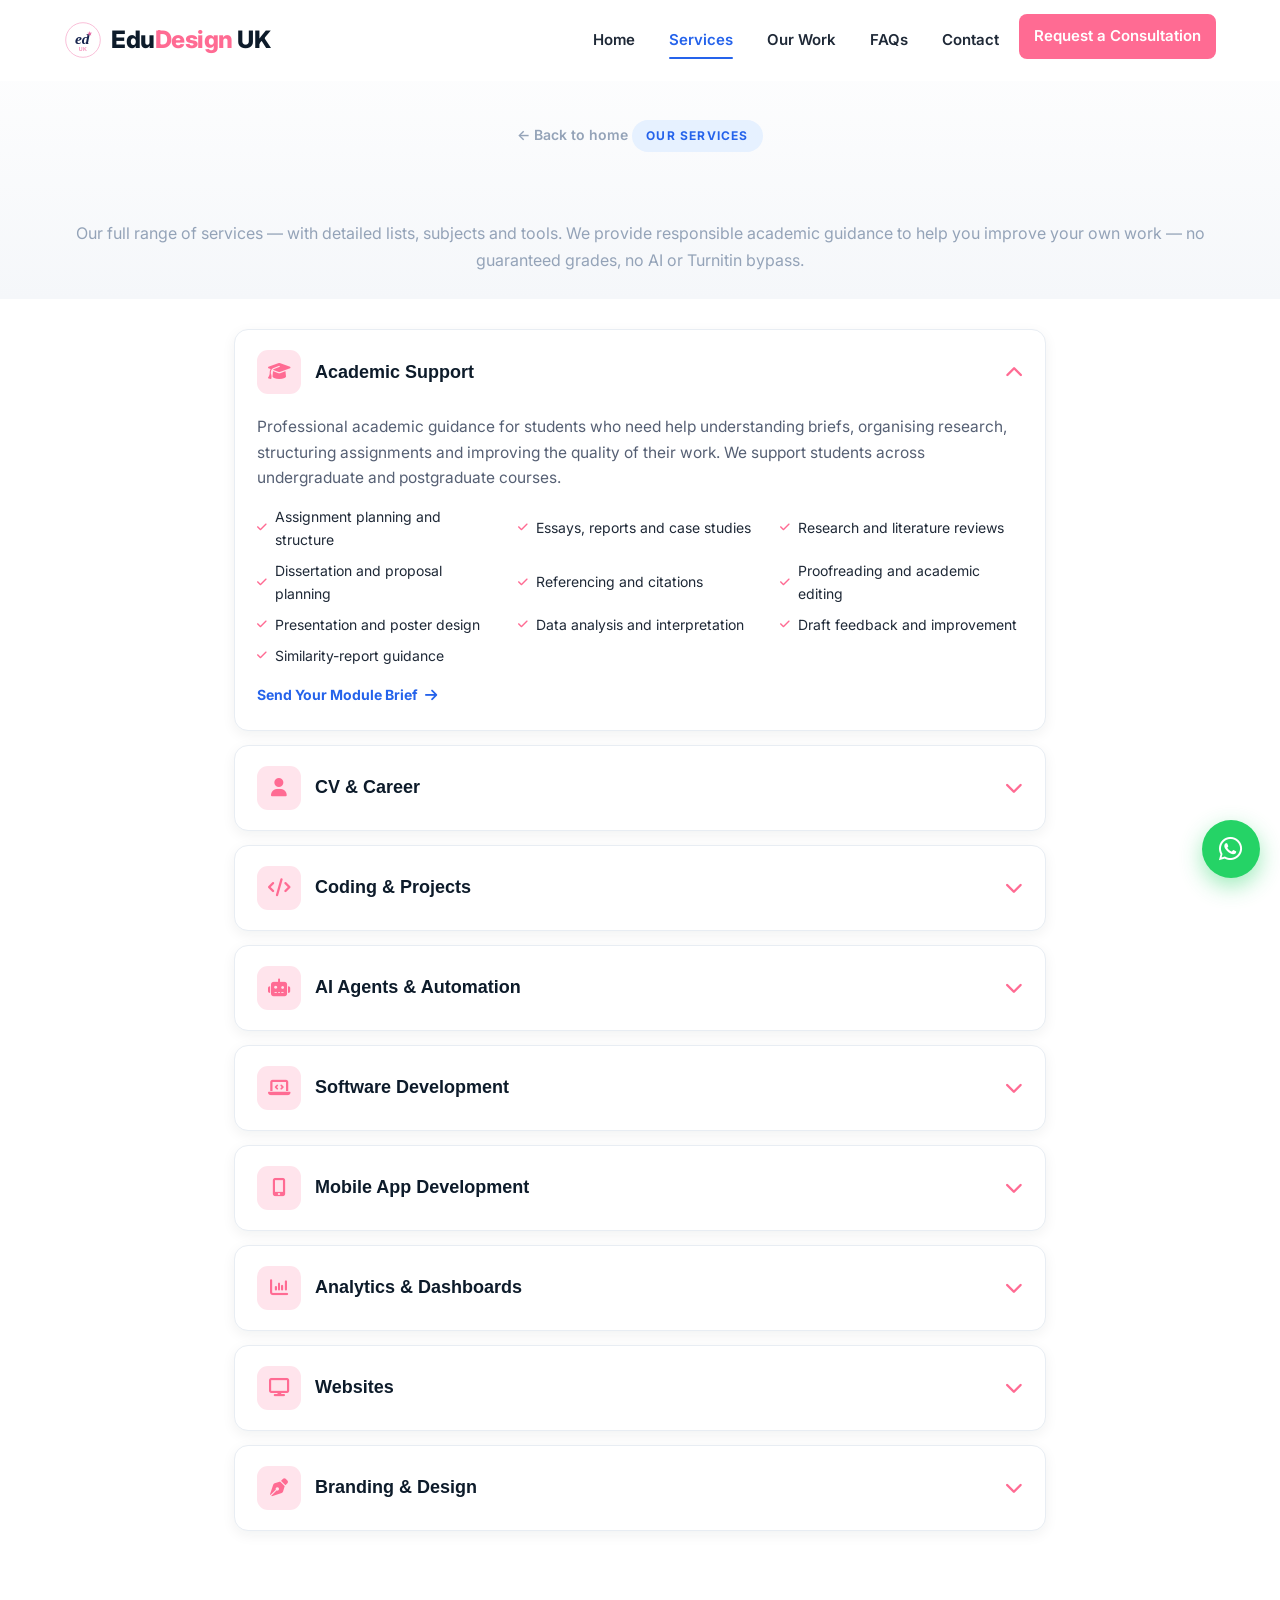
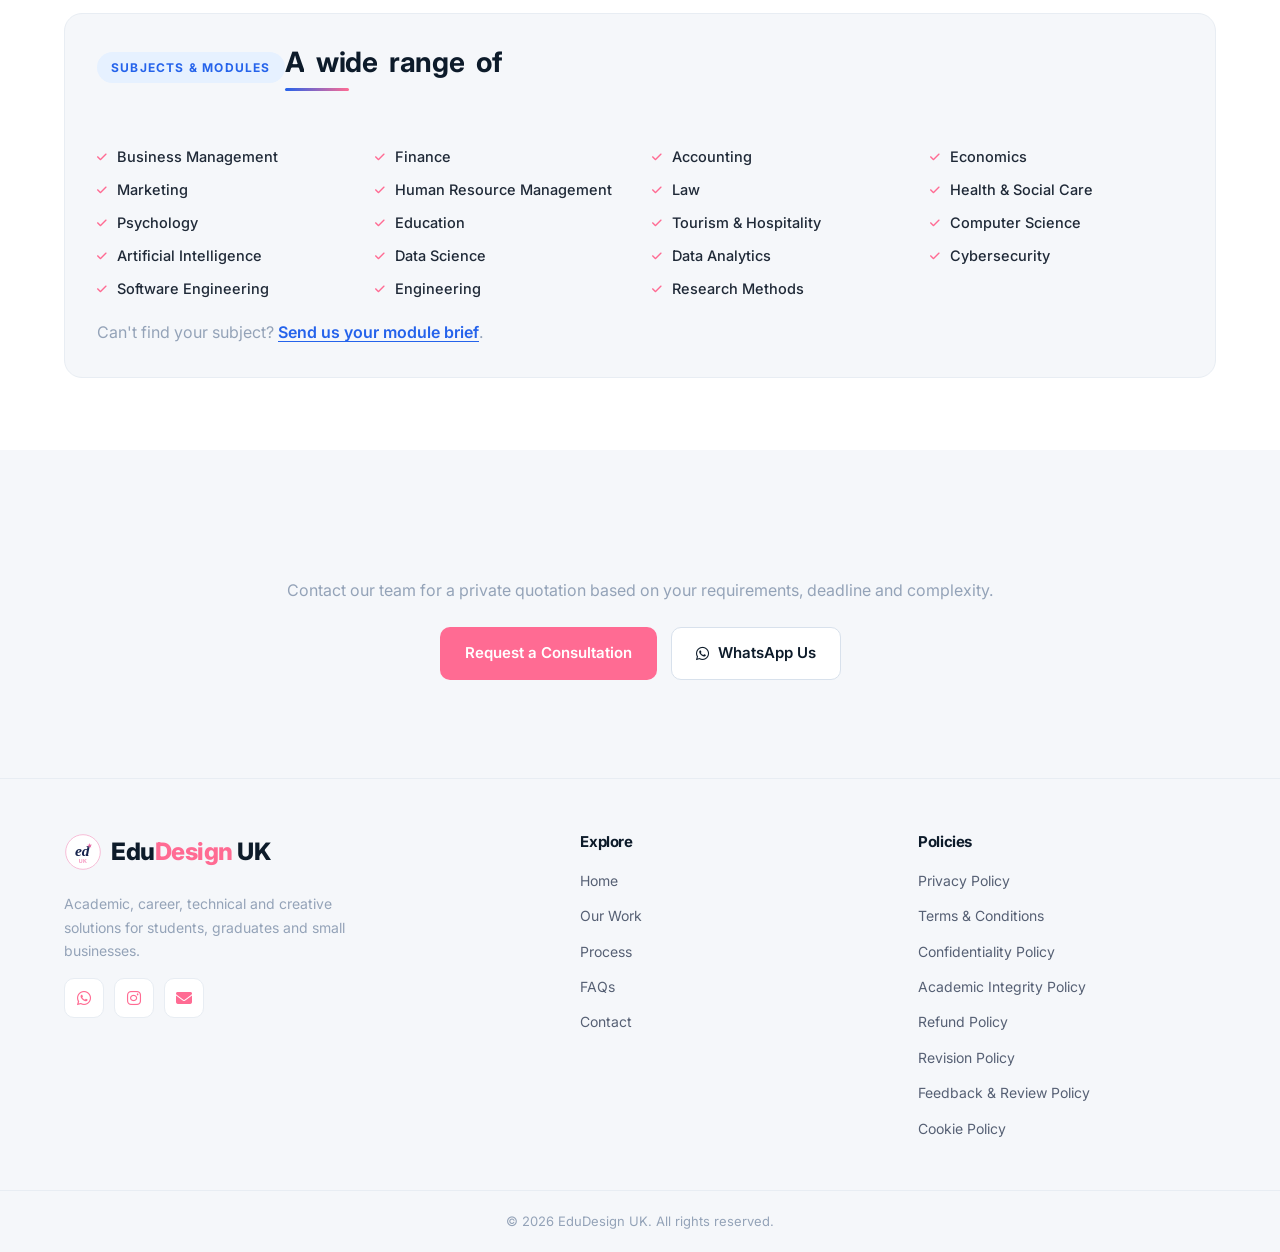
==== commit 3d4e3b3d: "Premium interactive animation suite: page transitions, cursor glow, scroll-progress bar, 3D card til" ====
--- a/services.html
+++ b/services.html
@@ -14,7 +14,7 @@
   <meta property="og:image" content="https://edudesign-pink.vercel.app/static/images/brand/og-image.svg" />
   <meta name="twitter:card" content="summary_large_image" />
   <link rel="icon" type="image/svg+xml" href="/static/images/brand/logo-circle.svg" />
-  <link rel="stylesheet" href="/static/css/style.css?v=21" />
+  <link rel="stylesheet" href="/static/css/style.css?v=23" />
   <link rel="preconnect" href="https://fonts.googleapis.com" />
   <link rel="preconnect" href="https://fonts.gstatic.com" crossorigin />
   <link href="https://fonts.googleapis.com/css2?family=Inter:wght@400;500;600;700;800&display=swap" rel="stylesheet" />
@@ -95,8 +95,8 @@
 
   <a href="#" class="floating-whatsapp wa-link" data-msg="general" aria-label="Message EduDesign UK on WhatsApp"><i class="fa-brands fa-whatsapp"></i><span class="floating-tooltip">Message EduDesign UK</span></a>
 
-  <script src="/static/data/config.js?v=21"></script>
-  <script src="/static/data/feedback.js?v=21"></script>
-  <script src="/static/js/main.js?v=21"></script>
+  <script src="/static/data/config.js?v=23"></script>
+  <script src="/static/data/feedback.js?v=23"></script>
+  <script src="/static/js/main.js?v=23"></script>
 </body>
 </html>
--- a/static/css/style.css
+++ b/static/css/style.css
@@ -931,10 +931,159 @@
 .cta-card.reveal.visible .cta-feat:nth-child(5){transition-delay:.32s}
 /* FAQ items stagger gently as they reveal */
 .faq-list .reveal:nth-child(even){transition-delay:.08s}
-/* contact panels arrive one after the other */
 .contact-grid .reveal:nth-child(2){transition-delay:.12s}
-/* section tag chip pops, subtitle follows the title */
 .section-head.reveal .tag{opacity:0;transform:scale(.7);transition:opacity .4s ease,transform .45s cubic-bezier(.34,1.56,.64,1)}
 .section-head.reveal.visible .tag{opacity:1;transform:none}
 .section-head.reveal .section-sub{opacity:0;transform:translateY(10px);transition:opacity .5s ease .15s,transform .5s ease .15s}
 .section-head.reveal.visible .section-sub{opacity:1;transform:none}
+}
+
+/* ════════ PREMIUM INTERACTIVE ANIMATION SUITE ════════ */
+
+/* Page Transition Overlay */
+.page-transition-overlay {
+  position: fixed;
+  inset: 0;
+  background: var(--navy);
+  z-index: 99999;
+  pointer-events: none;
+  opacity: 1;
+  transition: opacity 0.35s cubic-bezier(0.25, 1, 0.5, 1);
+}
+.page-transition-overlay.fade-out {
+  opacity: 1;
+  pointer-events: all;
+}
+.page-transition-overlay.fade-in {
+  opacity: 0;
+}
+
+/* Glassy Cursor Glow */
+.cursor-glow {
+  position: fixed;
+  width: 380px;
+  height: 380px;
+  border-radius: 50%;
+  background: radial-gradient(circle, rgba(255, 107, 147, 0.15) 0%, rgba(37, 99, 235, 0.08) 45%, rgba(255, 232, 163, 0.02) 65%, transparent 75%);
+  pointer-events: none;
+  z-index: 1;
+  mix-blend-mode: screen;
+  transform: translate(-50%, -50%);
+  will-change: transform;
+  transition: opacity 0.4s ease;
+  opacity: 0;
+}
+body.mouse-active .cursor-glow {
+  opacity: 1;
+}
+@media (max-width: 768px) {
+  .cursor-glow { display: none !important; }
+}
+
+/* Scroll Progress Indicator on Navbar */
+.navbar {
+  position: fixed; /* ensure position relative context for progress indicator */
+}
+.nav-scroll-progress {
+  position: absolute;
+  bottom: 0;
+  left: 0;
+  height: 3px;
+  width: var(--scroll-pct, 0%);
+  background: linear-gradient(90deg, var(--pink), var(--blue));
+  z-index: 1005;
+  transition: width 0.05s linear;
+}
+
+/* 3D Card Tilt & Glare Effect */
+.svc-card, .work-card, .aud-card {
+  transform: perspective(1000px) rotateX(var(--rx, 0deg)) rotateY(var(--ry, 0deg)) translateY(var(--ty, 0px));
+  transform-style: preserve-3d;
+  transition: transform 0.15s cubic-bezier(0.25, 1, 0.5, 1), box-shadow var(--t);
+  position: relative;
+}
+.svc-card::before, .work-card::before, .aud-card::before {
+  content: "";
+  position: absolute;
+  inset: 0;
+  border-radius: inherit;
+  background: radial-gradient(circle at var(--mx, 50%) var(--my, 50%), rgba(255, 255, 255, 0.14) 0%, transparent 60%);
+  pointer-events: none;
+  z-index: 10;
+  opacity: 0;
+  transition: opacity 0.3s ease;
+}
+.svc-card:hover::before, .work-card:hover::before, .aud-card:hover::before {
+  opacity: 1;
+}
+
+/* Override native card hover transforms to support 3D Tilt translate */
+.svc-card:hover {
+  transform: perspective(1000px) rotateX(var(--rx, 0deg)) rotateY(var(--ry, 0deg)) translateY(-6px) !important;
+}
+.aud-card:hover {
+  transform: perspective(1000px) rotateX(var(--rx, 0deg)) rotateY(var(--ry, 0deg)) translateY(-5px) !important;
+}
+.work-card:hover {
+  transform: perspective(1000px) rotateX(var(--rx, 0deg)) rotateY(var(--ry, 0deg)) translateY(-4px) !important;
+}
+
+/* Magnetic Button physics */
+.btn-primary, .btn-accent, .floating-whatsapp, .hamburger {
+  transform: translate(var(--bx, 0px), var(--by, 0px)) scale(var(--bs, 1));
+  transition: transform 0.22s cubic-bezier(0.25, 1, 0.5, 1), box-shadow var(--t), background var(--t), color var(--t);
+}
+.btn-primary:hover, .btn-accent:hover {
+  transform: translate(var(--bx, 0px), var(--by, 0px)) scale(1.03);
+}
+
+/* Word Split Entrance Animations */
+.reveal-word-wrap {
+  display: inline-block;
+  overflow: hidden;
+  vertical-align: bottom;
+  margin-right: 0.22em; /* standard word gap */
+}
+.reveal-word {
+  display: inline-block;
+  transform: translateY(110%);
+  opacity: 0;
+  transition: transform 0.8s cubic-bezier(0.16, 1, 0.3, 1), opacity 0.7s ease;
+}
+.visible .reveal-word, .revealed .reveal-word {
+  transform: translateY(0);
+  opacity: 1;
+}
+/* Stagger details for titles */
+.reveal-word-wrap:nth-child(1) .reveal-word { transition-delay: 0.03s; }
+.reveal-word-wrap:nth-child(2) .reveal-word { transition-delay: 0.06s; }
+.reveal-word-wrap:nth-child(3) .reveal-word { transition-delay: 0.09s; }
+.reveal-word-wrap:nth-child(4) .reveal-word { transition-delay: 0.12s; }
+.reveal-word-wrap:nth-child(5) .reveal-word { transition-delay: 0.15s; }
+.reveal-word-wrap:nth-child(6) .reveal-word { transition-delay: 0.18s; }
+.reveal-word-wrap:nth-child(7) .reveal-word { transition-delay: 0.21s; }
+.reveal-word-wrap:nth-child(8) .reveal-word { transition-delay: 0.24s; }
+.reveal-word-wrap:nth-child(n+9) .reveal-word { transition-delay: 0.27s; }
+
+/* Global sparkles layer */
+#sparkleCanvas {
+  position: fixed;
+  inset: 0;
+  z-index: 99999;
+  pointer-events: none;
+}
+
+/* Hero Particles Canvas wrapper */
+.hero {
+  position: relative;
+}
+#heroParticlesCanvas {
+  position: absolute;
+  inset: 0;
+  z-index: 0;
+  pointer-events: none;
+}
+.hero-inner {
+  position: relative;
+  z-index: 2; /* keep controls above canvas */
+}
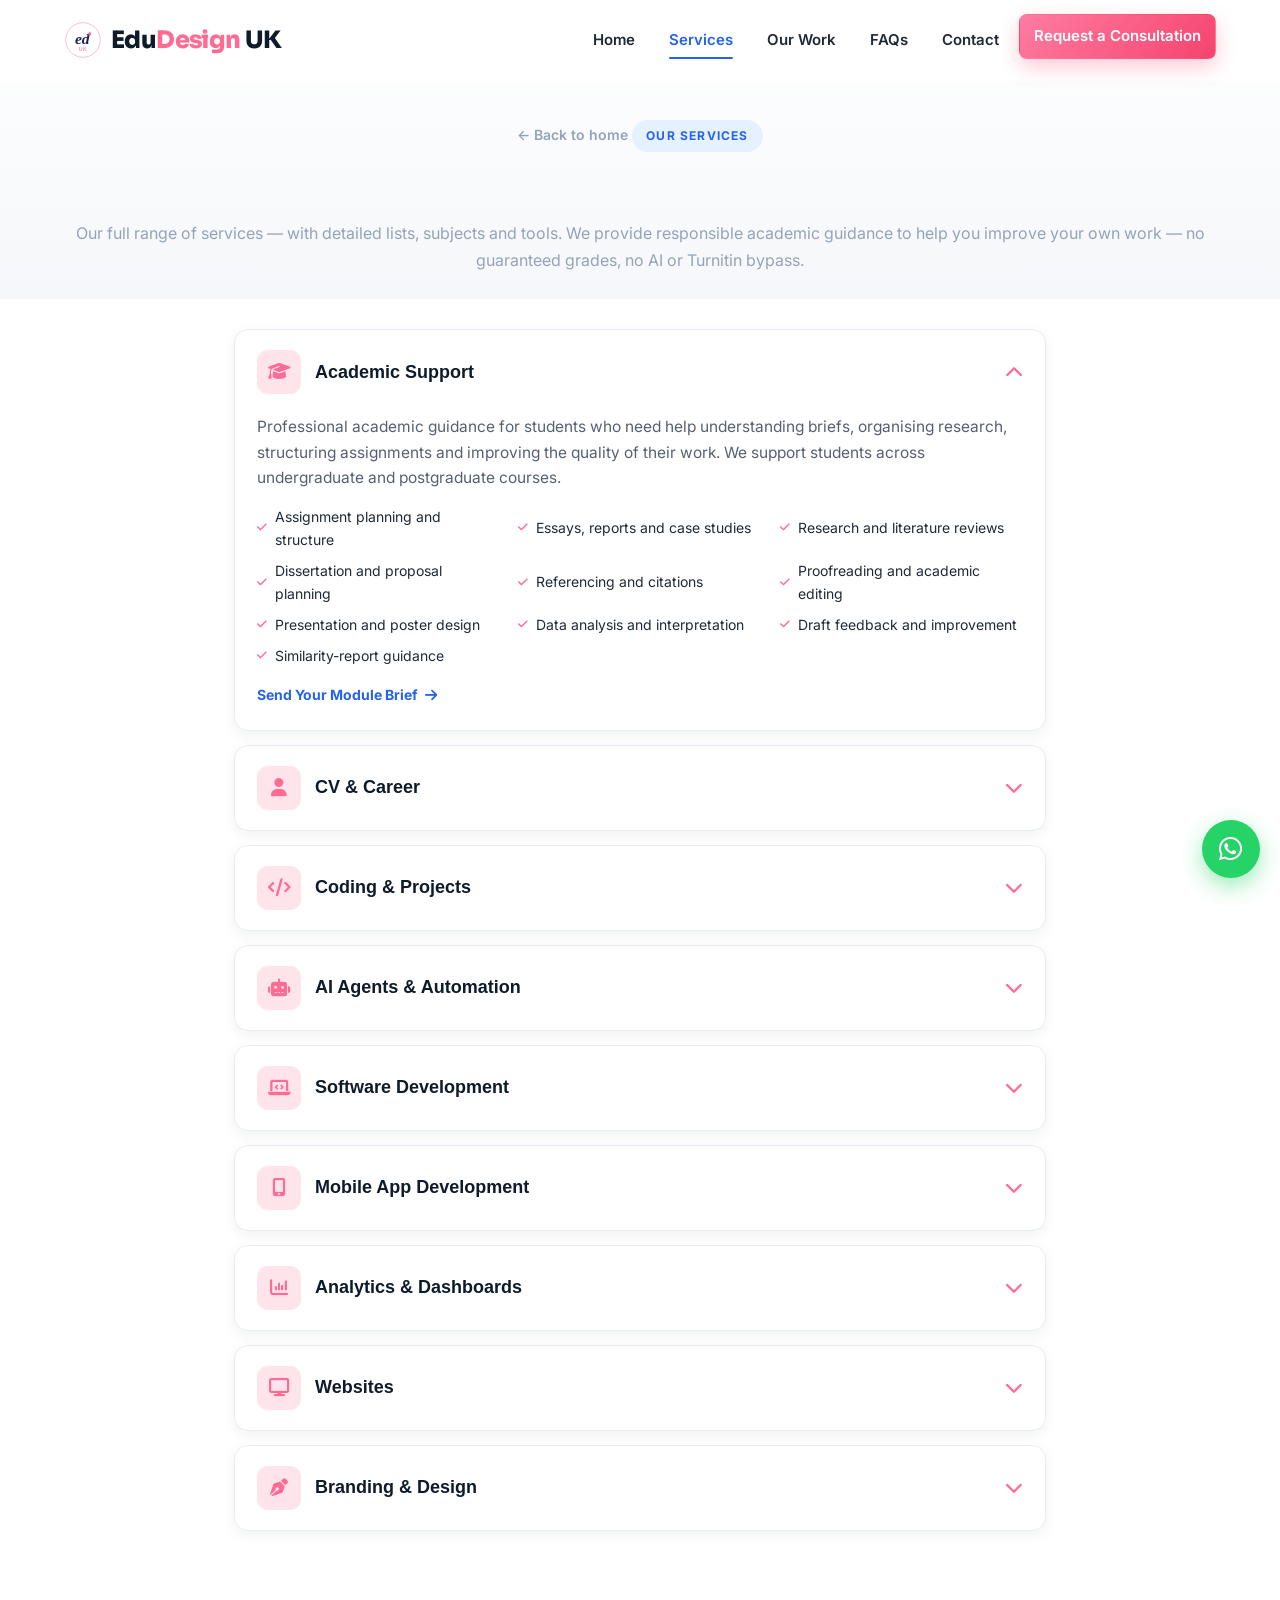
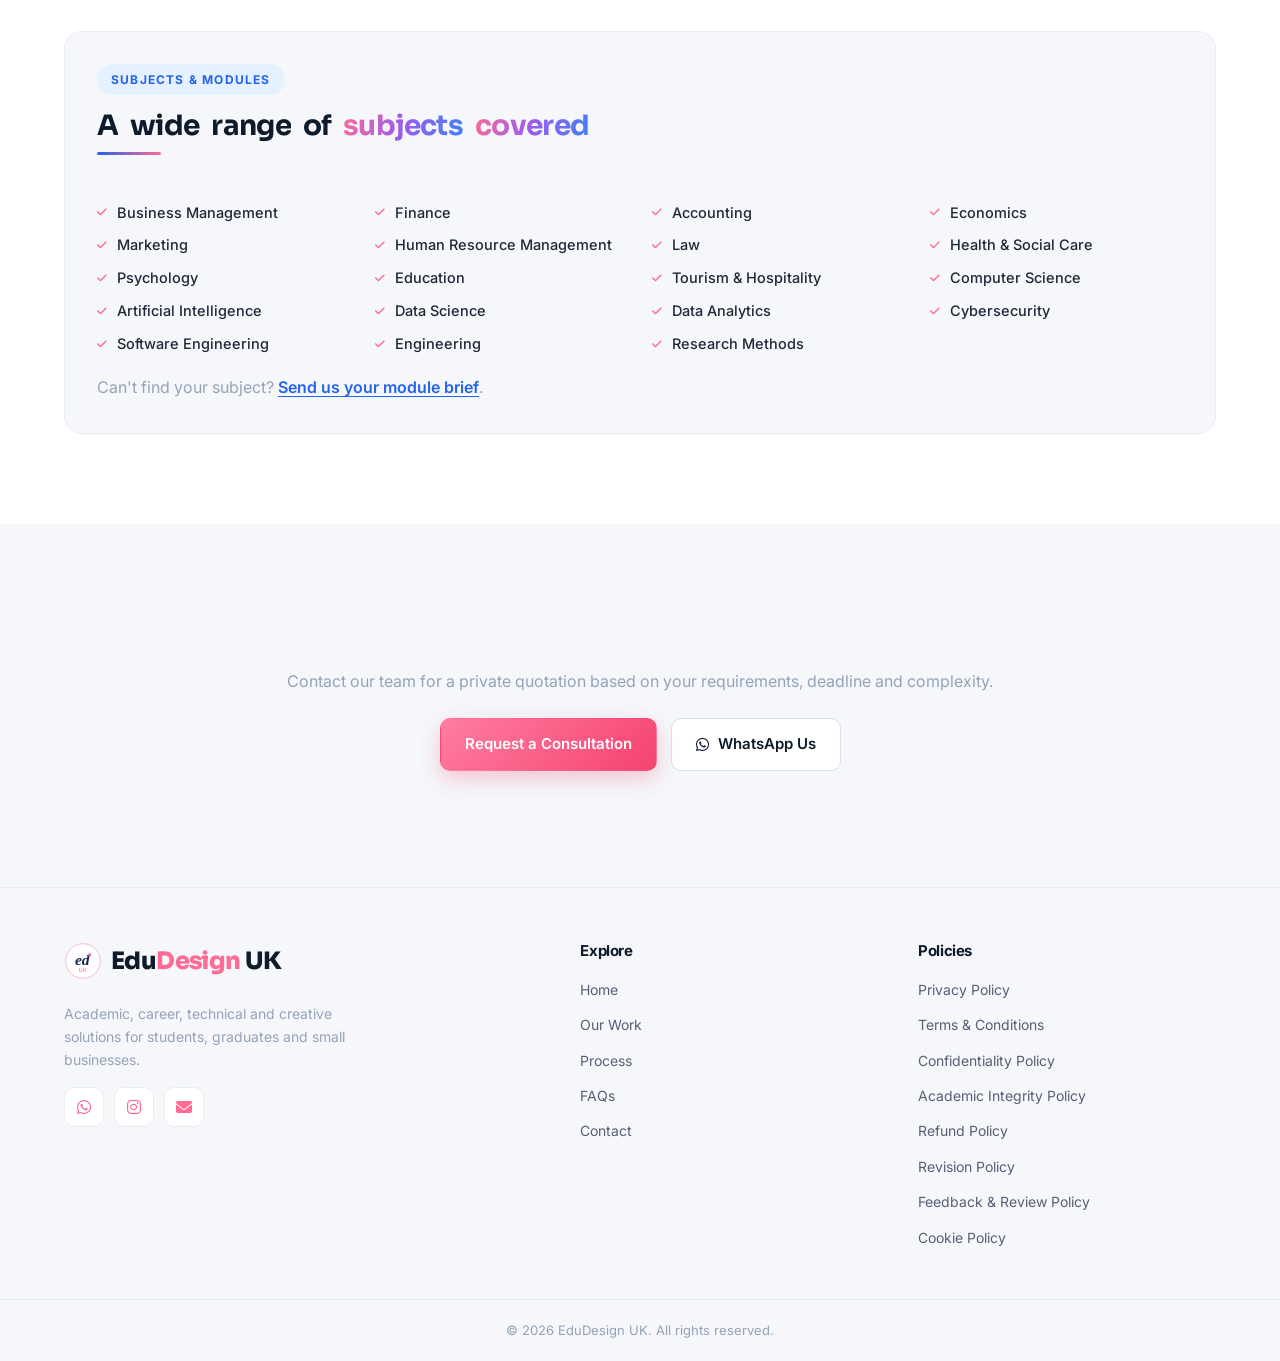
==== commit 060f9f7d: "Modern visual overhaul (pink theme kept): Sora display headings, gradient-text accents, layered sect" ====
--- a/services.html
+++ b/services.html
@@ -14,10 +14,10 @@
   <meta property="og:image" content="https://edudesign-pink.vercel.app/static/images/brand/og-image.svg" />
   <meta name="twitter:card" content="summary_large_image" />
   <link rel="icon" type="image/svg+xml" href="/static/images/brand/logo-circle.svg" />
-  <link rel="stylesheet" href="/static/css/style.css?v=23" />
+  <link rel="stylesheet" href="/static/css/style.css?v=26" />
   <link rel="preconnect" href="https://fonts.googleapis.com" />
   <link rel="preconnect" href="https://fonts.gstatic.com" crossorigin />
-  <link href="https://fonts.googleapis.com/css2?family=Inter:wght@400;500;600;700;800&display=swap" rel="stylesheet" />
+  <link href="https://fonts.googleapis.com/css2?family=Inter:wght@400;500;600;700;800&family=Sora:wght@600;700;800&display=swap" rel="stylesheet" />
   <link rel="stylesheet" href="https://cdnjs.cloudflare.com/ajax/libs/font-awesome/6.5.0/css/all.min.css" />
 </head>
 <body>
@@ -95,8 +95,8 @@
 
   <a href="#" class="floating-whatsapp wa-link" data-msg="general" aria-label="Message EduDesign UK on WhatsApp"><i class="fa-brands fa-whatsapp"></i><span class="floating-tooltip">Message EduDesign UK</span></a>
 
-  <script src="/static/data/config.js?v=23"></script>
-  <script src="/static/data/feedback.js?v=23"></script>
-  <script src="/static/js/main.js?v=23"></script>
+  <script src="/static/data/config.js?v=26"></script>
+  <script src="/static/data/feedback.js?v=26"></script>
+  <script src="/static/js/main.js?v=26"></script>
 </body>
 </html>
--- a/static/css/style.css
+++ b/static/css/style.css
@@ -900,6 +900,7 @@
 @media (max-width:600px){#penTrailPath{stroke-width:2.5}}
 
 /* ════════ EXTRA SCROLL ANIMATIONS (mobile-friendly: transform/opacity only) ════════ */
+@media (max-width:600px){
 /* audience cards slide in from opposite sides */
 .audience-grid .reveal:first-child{transform:translate(-44px,16px)}
 .audience-grid .reveal:last-child{transform:translate(44px,16px)}
@@ -1087,3 +1088,102 @@
   position: relative;
   z-index: 2; /* keep controls above canvas */
 }
+
+/* ════════════════════════════════════════════════════════════════
+   MODERN OVERHAUL — display type, depth, bento, polished cards
+   Brand kept (pink/navy/blue/yellow) — only modernised
+   ════════════════════════════════════════════════════════════════ */
+:root{
+  --font-display:'Sora',var(--font);
+  --grad-brand:linear-gradient(110deg,#FF6B93 0%,#9b5cf0 50%,#3b82f6 100%);
+}
+
+/* Display font on the headings that carry the brand voice */
+.hero-title,.section-title,.section-title.sm,.cta-card h2,.qb-text h2,
+.brand,.aud-top h3,.svc-card h3,.work-card h3,.pstep h3{
+  font-family:var(--font-display);letter-spacing:-.6px;
+}
+
+/* Gradient-clipped accent words inside the big headings.
+   Target the inner word spans too — the word-split wraps each word in an
+   inline-block, and background-clip:text won't paint across those, so without
+   this the accent text would render transparent (invisible). */
+.hero-title .accent,.hero-title .accent .reveal-word,
+.section-title .accent,.section-title .accent .reveal-word{
+  background:var(--grad-brand);
+  -webkit-background-clip:text;background-clip:text;
+  -webkit-text-fill-color:transparent;color:transparent;
+}
+
+/* ---- Section background rhythm (subtle depth instead of flat grey) ---- */
+.hero{
+  background:
+    radial-gradient(1100px 620px at 80% -10%,rgba(255,107,147,.12),transparent 60%),
+    radial-gradient(900px 600px at 6% 16%,rgba(37,99,235,.11),transparent 55%),
+    linear-gradient(180deg,#ffffff 0%,#F5F8FD 100%);
+}
+.audiences,.work{background:#fff}
+.services{background:linear-gradient(180deg,#FAFBFE 0%,#EAF0FA 100%)}
+.process{background:linear-gradient(180deg,#FFF7FA 0%,#FFEDF3 100%)}
+.faq-contact{background:linear-gradient(180deg,#F3F8FF 0%,#E8F1FC 100%)}
+.services,.process,.faq-contact{position:relative;overflow:hidden}
+/* soft floating colour blobs give the "block" energy the style calls for */
+.services::before,.process::before,.faq-contact::before{
+  content:"";position:absolute;width:420px;height:420px;border-radius:50%;
+  filter:blur(80px);opacity:.5;pointer-events:none;z-index:0;
+}
+.services::before{background:rgba(37,99,235,.10);top:-120px;right:-100px}
+.process::before{background:rgba(255,107,147,.12);bottom:-140px;left:-120px}
+.faq-contact::before{background:rgba(37,99,235,.10);top:-120px;left:-120px}
+.services .container,.process .container,.faq-contact .container{position:relative;z-index:1}
+
+/* ---- Bento services grid (desktop) ---- */
+@media(min-width:781px){
+  .services-grid{grid-template-columns:repeat(3,1fr);grid-auto-flow:dense;gap:18px}
+  .services-grid .svc-card:first-child{
+    grid-column:span 2;grid-row:span 2;
+    background:linear-gradient(155deg,#11243b,#0D1B2A);border-color:transparent;
+    display:flex;flex-direction:column;justify-content:center;
+  }
+  .services-grid .svc-card:first-child .svc-head h3{color:#fff;font-size:27px}
+  .services-grid .svc-card:first-child .svc-body p{color:#cdd8e6;font-size:16px}
+  .services-grid .svc-card:first-child .svc-ic{
+    width:64px;height:64px;font-size:27px;background:var(--pink);color:#fff;
+    box-shadow:0 12px 28px rgba(255,107,147,.45);
+  }
+  .services-grid .svc-card:first-child .svc-link{color:#ff9bb5}
+}
+
+/* ---- Service card polish ---- */
+.svc-card{border-radius:16px}
+.svc-ic{transition:transform var(--t),box-shadow var(--t)}
+.svc-card:hover .svc-ic{transform:scale(1.08) rotate(-4deg);box-shadow:0 10px 22px rgba(255,107,147,.35)}
+
+/* ---- Selected Work polish (rounded, hover overlay + category chip) ---- */
+.work-thumb{border-radius:16px;position:relative}
+.work-thumb::after{
+  content:"";position:absolute;inset:0;z-index:1;border-radius:16px;
+  background:linear-gradient(to top,rgba(13,27,42,.5),transparent 55%);
+  opacity:0;transition:opacity var(--t);
+}
+.work-card:hover .work-thumb::after{opacity:1}
+.work-cat{display:inline-block;margin-top:6px;font-size:12px;font-weight:700;
+  letter-spacing:.3px;color:var(--blue);background:var(--blue-soft);
+  padding:3px 10px;border-radius:50px}
+
+/* ---- Pink CTA buttons: keep pink, add depth + better legibility ---- */
+.btn-accent{background:linear-gradient(135deg,#FF7DA1,#F5436F);box-shadow:0 8px 20px rgba(245,67,111,.28)}
+.btn-accent:hover{background:linear-gradient(135deg,#F5436F,#E0295A)}
+
+/* ---- Roomier spacing rhythm ---- */
+section{padding:90px 0}
+.section-head{margin-bottom:54px}
+@media(max-width:600px){section{padding:56px 0}.section-head{margin-bottom:38px}}
+
+/* ---- Honest guarantees strip ---- */
+.trust-band{padding:0;margin-top:-30px;position:relative;z-index:5}
+.trust-band .trust-card{box-shadow:var(--shadow-md)}
+@media(max-width:600px){
+  .trust-band{margin-top:0}
+  .trust-card{grid-template-columns:1fr 1fr;gap:18px 12px}
+}
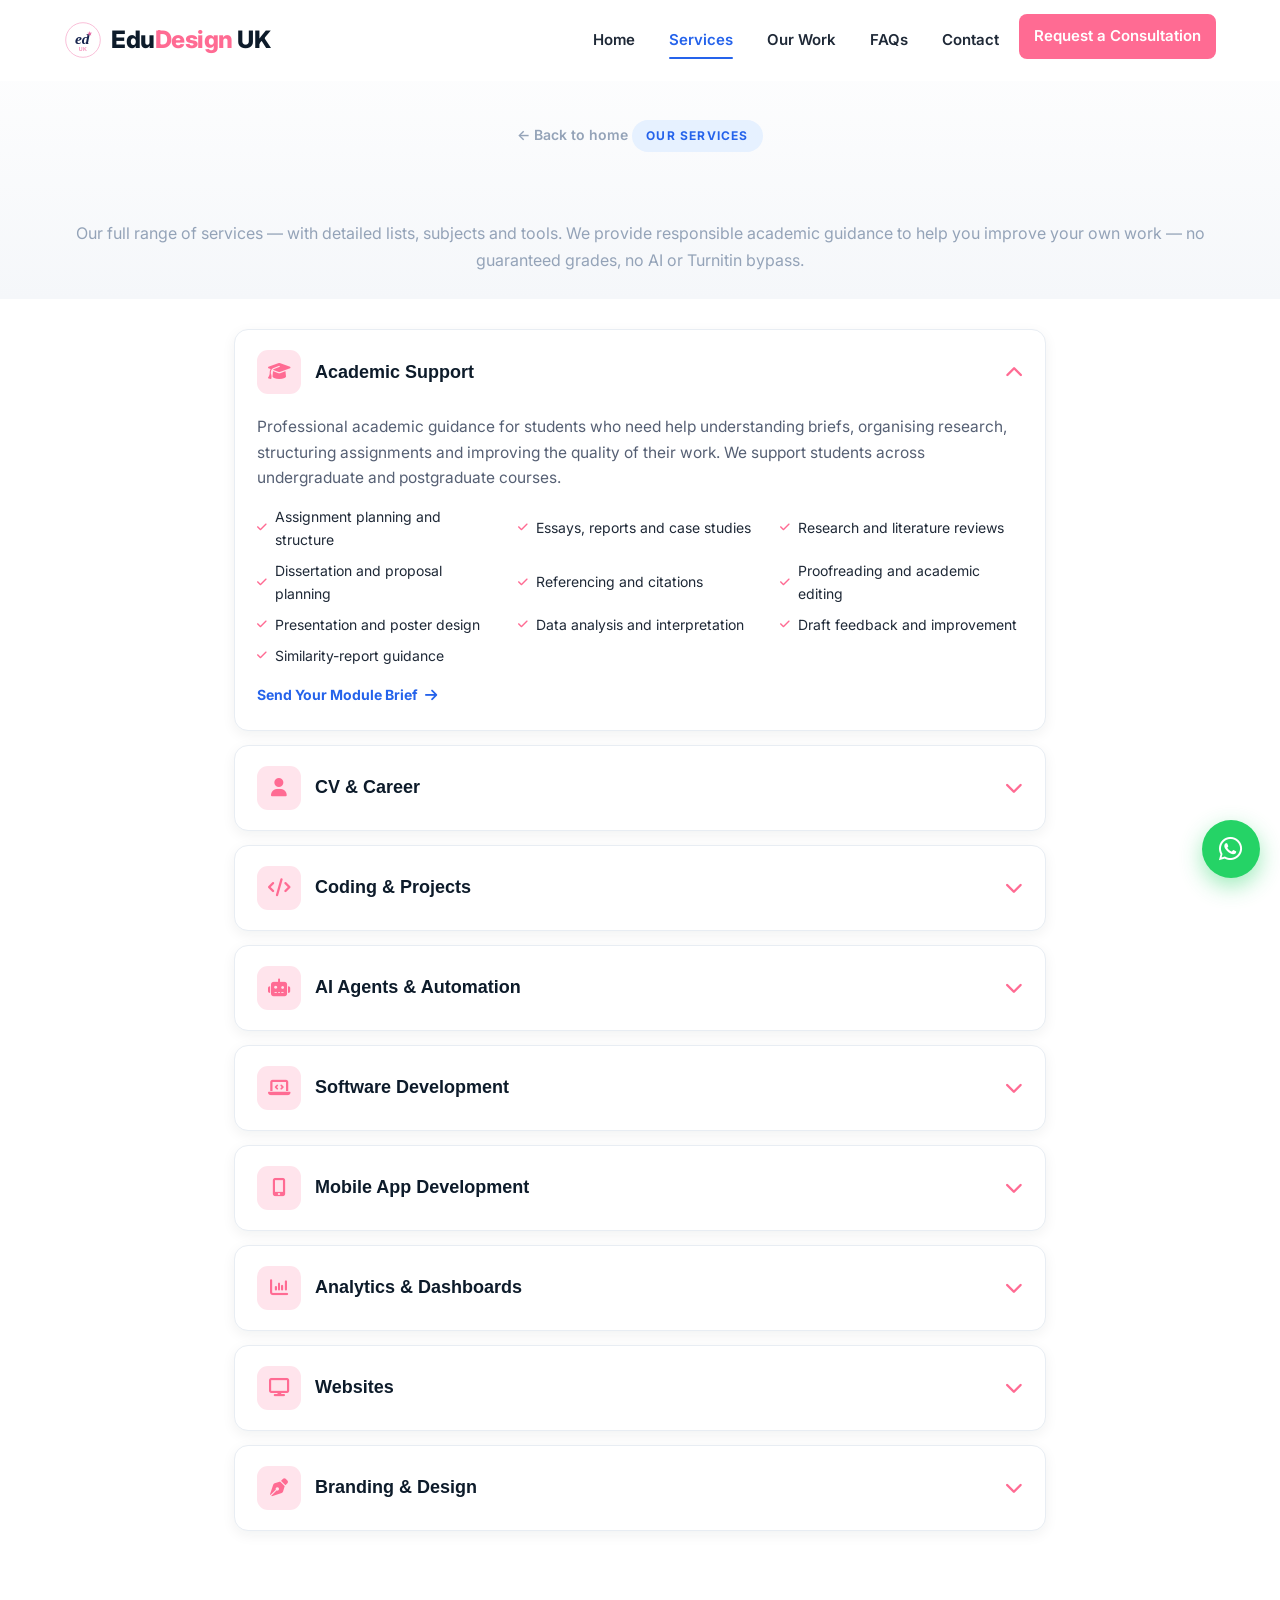
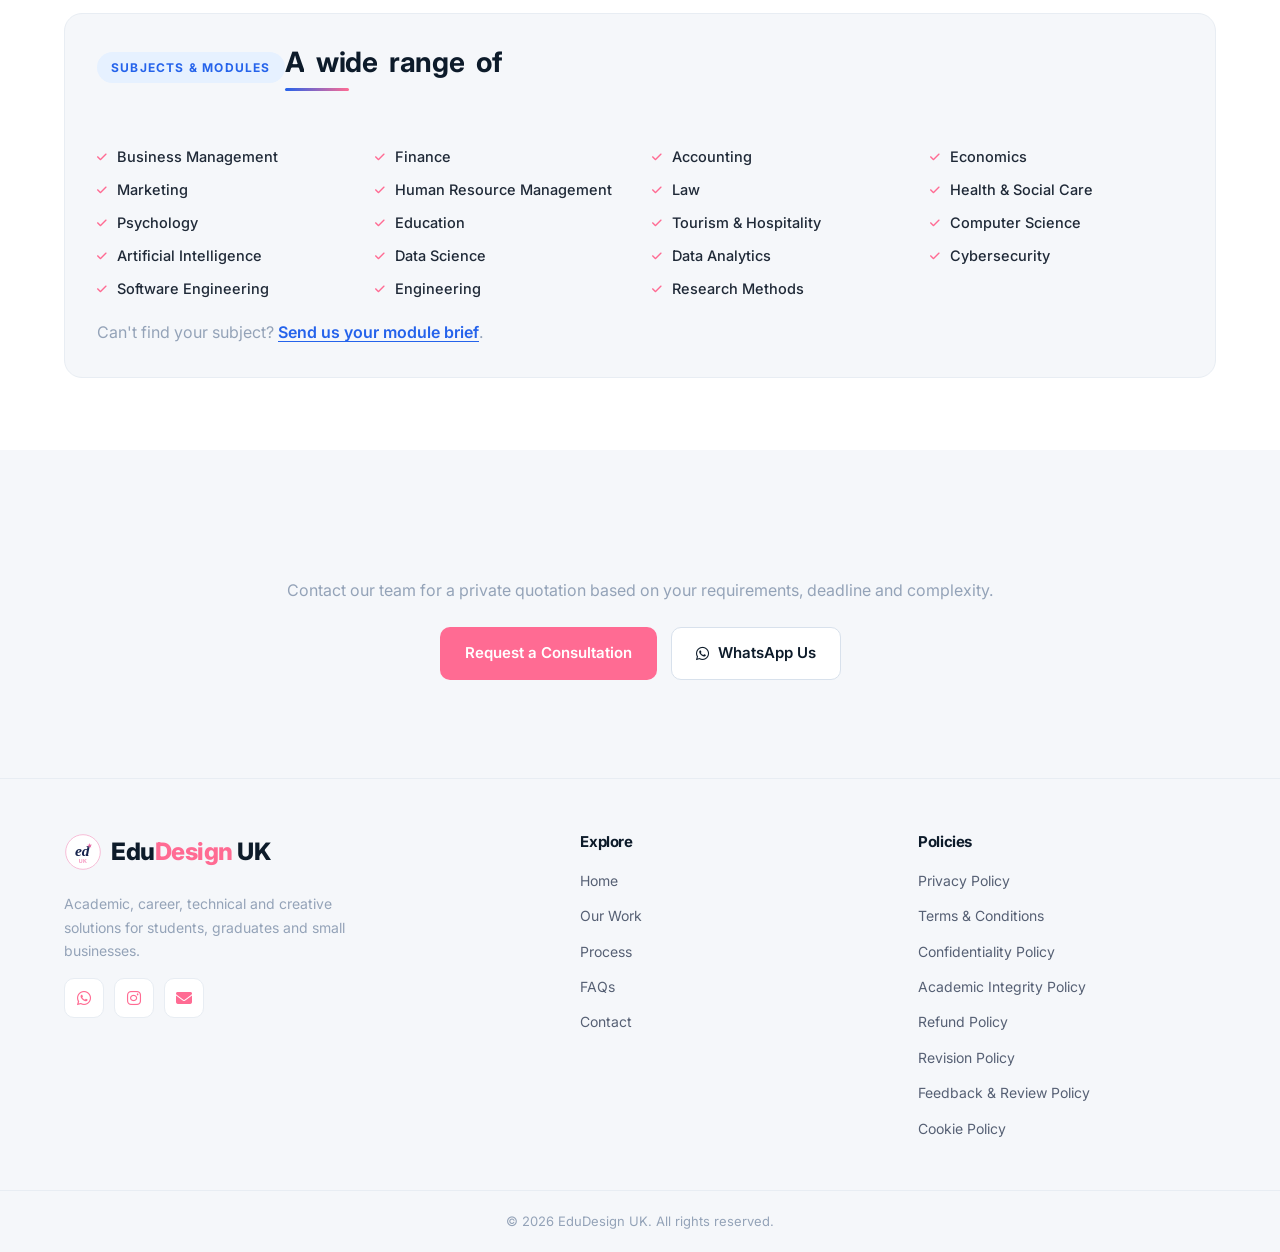
==== commit 9414a03f: "Revert modern overhaul + desktop banner: restore site to the state before the design-suggestions req" ====
--- a/services.html
+++ b/services.html
@@ -14,10 +14,10 @@
   <meta property="og:image" content="https://edudesign-pink.vercel.app/static/images/brand/og-image.svg" />
   <meta name="twitter:card" content="summary_large_image" />
   <link rel="icon" type="image/svg+xml" href="/static/images/brand/logo-circle.svg" />
-  <link rel="stylesheet" href="/static/css/style.css?v=26" />
+  <link rel="stylesheet" href="/static/css/style.css?v=25" />
   <link rel="preconnect" href="https://fonts.googleapis.com" />
   <link rel="preconnect" href="https://fonts.gstatic.com" crossorigin />
-  <link href="https://fonts.googleapis.com/css2?family=Inter:wght@400;500;600;700;800&family=Sora:wght@600;700;800&display=swap" rel="stylesheet" />
+  <link href="https://fonts.googleapis.com/css2?family=Inter:wght@400;500;600;700;800&display=swap" rel="stylesheet" />
   <link rel="stylesheet" href="https://cdnjs.cloudflare.com/ajax/libs/font-awesome/6.5.0/css/all.min.css" />
 </head>
 <body>
@@ -95,8 +95,8 @@
 
   <a href="#" class="floating-whatsapp wa-link" data-msg="general" aria-label="Message EduDesign UK on WhatsApp"><i class="fa-brands fa-whatsapp"></i><span class="floating-tooltip">Message EduDesign UK</span></a>
 
-  <script src="/static/data/config.js?v=26"></script>
-  <script src="/static/data/feedback.js?v=26"></script>
-  <script src="/static/js/main.js?v=26"></script>
+  <script src="/static/data/config.js?v=25"></script>
+  <script src="/static/data/feedback.js?v=25"></script>
+  <script src="/static/js/main.js?v=25"></script>
 </body>
 </html>
--- a/static/css/style.css
+++ b/static/css/style.css
@@ -1088,102 +1088,3 @@
   position: relative;
   z-index: 2; /* keep controls above canvas */
 }
-
-/* ════════════════════════════════════════════════════════════════
-   MODERN OVERHAUL — display type, depth, bento, polished cards
-   Brand kept (pink/navy/blue/yellow) — only modernised
-   ════════════════════════════════════════════════════════════════ */
-:root{
-  --font-display:'Sora',var(--font);
-  --grad-brand:linear-gradient(110deg,#FF6B93 0%,#9b5cf0 50%,#3b82f6 100%);
-}
-
-/* Display font on the headings that carry the brand voice */
-.hero-title,.section-title,.section-title.sm,.cta-card h2,.qb-text h2,
-.brand,.aud-top h3,.svc-card h3,.work-card h3,.pstep h3{
-  font-family:var(--font-display);letter-spacing:-.6px;
-}
-
-/* Gradient-clipped accent words inside the big headings.
-   Target the inner word spans too — the word-split wraps each word in an
-   inline-block, and background-clip:text won't paint across those, so without
-   this the accent text would render transparent (invisible). */
-.hero-title .accent,.hero-title .accent .reveal-word,
-.section-title .accent,.section-title .accent .reveal-word{
-  background:var(--grad-brand);
-  -webkit-background-clip:text;background-clip:text;
-  -webkit-text-fill-color:transparent;color:transparent;
-}
-
-/* ---- Section background rhythm (subtle depth instead of flat grey) ---- */
-.hero{
-  background:
-    radial-gradient(1100px 620px at 80% -10%,rgba(255,107,147,.12),transparent 60%),
-    radial-gradient(900px 600px at 6% 16%,rgba(37,99,235,.11),transparent 55%),
-    linear-gradient(180deg,#ffffff 0%,#F5F8FD 100%);
-}
-.audiences,.work{background:#fff}
-.services{background:linear-gradient(180deg,#FAFBFE 0%,#EAF0FA 100%)}
-.process{background:linear-gradient(180deg,#FFF7FA 0%,#FFEDF3 100%)}
-.faq-contact{background:linear-gradient(180deg,#F3F8FF 0%,#E8F1FC 100%)}
-.services,.process,.faq-contact{position:relative;overflow:hidden}
-/* soft floating colour blobs give the "block" energy the style calls for */
-.services::before,.process::before,.faq-contact::before{
-  content:"";position:absolute;width:420px;height:420px;border-radius:50%;
-  filter:blur(80px);opacity:.5;pointer-events:none;z-index:0;
-}
-.services::before{background:rgba(37,99,235,.10);top:-120px;right:-100px}
-.process::before{background:rgba(255,107,147,.12);bottom:-140px;left:-120px}
-.faq-contact::before{background:rgba(37,99,235,.10);top:-120px;left:-120px}
-.services .container,.process .container,.faq-contact .container{position:relative;z-index:1}
-
-/* ---- Bento services grid (desktop) ---- */
-@media(min-width:781px){
-  .services-grid{grid-template-columns:repeat(3,1fr);grid-auto-flow:dense;gap:18px}
-  .services-grid .svc-card:first-child{
-    grid-column:span 2;grid-row:span 2;
-    background:linear-gradient(155deg,#11243b,#0D1B2A);border-color:transparent;
-    display:flex;flex-direction:column;justify-content:center;
-  }
-  .services-grid .svc-card:first-child .svc-head h3{color:#fff;font-size:27px}
-  .services-grid .svc-card:first-child .svc-body p{color:#cdd8e6;font-size:16px}
-  .services-grid .svc-card:first-child .svc-ic{
-    width:64px;height:64px;font-size:27px;background:var(--pink);color:#fff;
-    box-shadow:0 12px 28px rgba(255,107,147,.45);
-  }
-  .services-grid .svc-card:first-child .svc-link{color:#ff9bb5}
-}
-
-/* ---- Service card polish ---- */
-.svc-card{border-radius:16px}
-.svc-ic{transition:transform var(--t),box-shadow var(--t)}
-.svc-card:hover .svc-ic{transform:scale(1.08) rotate(-4deg);box-shadow:0 10px 22px rgba(255,107,147,.35)}
-
-/* ---- Selected Work polish (rounded, hover overlay + category chip) ---- */
-.work-thumb{border-radius:16px;position:relative}
-.work-thumb::after{
-  content:"";position:absolute;inset:0;z-index:1;border-radius:16px;
-  background:linear-gradient(to top,rgba(13,27,42,.5),transparent 55%);
-  opacity:0;transition:opacity var(--t);
-}
-.work-card:hover .work-thumb::after{opacity:1}
-.work-cat{display:inline-block;margin-top:6px;font-size:12px;font-weight:700;
-  letter-spacing:.3px;color:var(--blue);background:var(--blue-soft);
-  padding:3px 10px;border-radius:50px}
-
-/* ---- Pink CTA buttons: keep pink, add depth + better legibility ---- */
-.btn-accent{background:linear-gradient(135deg,#FF7DA1,#F5436F);box-shadow:0 8px 20px rgba(245,67,111,.28)}
-.btn-accent:hover{background:linear-gradient(135deg,#F5436F,#E0295A)}
-
-/* ---- Roomier spacing rhythm ---- */
-section{padding:90px 0}
-.section-head{margin-bottom:54px}
-@media(max-width:600px){section{padding:56px 0}.section-head{margin-bottom:38px}}
-
-/* ---- Honest guarantees strip ---- */
-.trust-band{padding:0;margin-top:-30px;position:relative;z-index:5}
-.trust-band .trust-card{box-shadow:var(--shadow-md)}
-@media(max-width:600px){
-  .trust-band{margin-top:0}
-  .trust-card{grid-template-columns:1fr 1fr;gap:18px 12px}
-}
